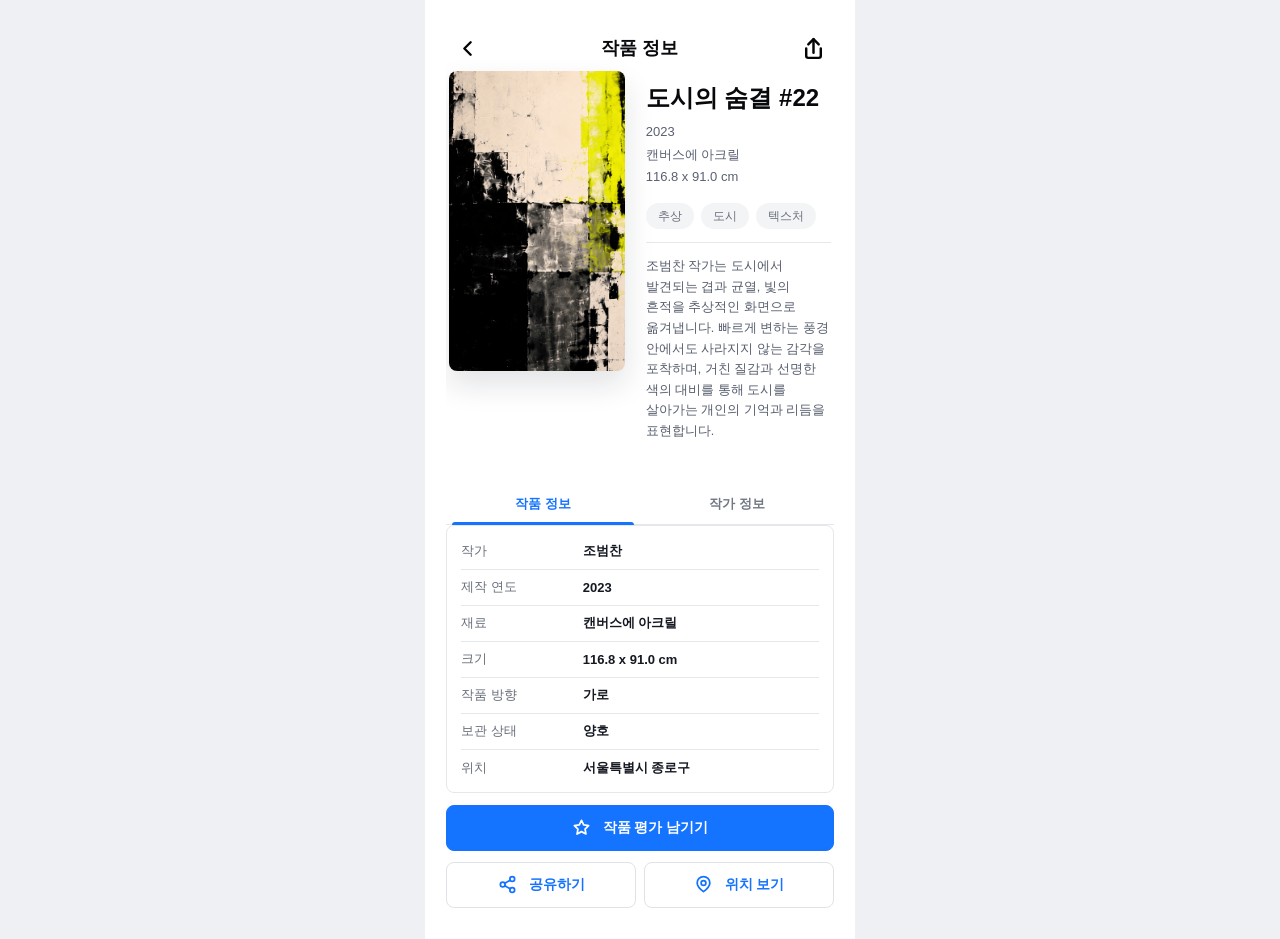
==== index.html @ fe4c4c8b "Add GitHub Pages index" ====
<!DOCTYPE html>
<html lang="ko">
<head>
  <meta charset="UTF-8">
  <meta name="viewport" content="width=device-width, initial-scale=1.0">
  <title>작품 정보</title>
  <style>
    * {
      box-sizing: border-box;
    }

    :root {
      --blue: #1473ff;
      --text: #08090d;
      --muted: #666b78;
      --line: #e5e7eb;
      --soft: #f3f4f6;
      --shadow: 0 14px 30px rgba(15, 23, 42, 0.12);
    }

    body {
      margin: 0;
      min-height: 100vh;
      color: var(--text);
      background: #eef0f4;
      font-family: -apple-system, BlinkMacSystemFont, "Apple SD Gothic Neo", "Noto Sans KR", "Segoe UI", sans-serif;
    }

    .phone {
      width: min(100%, 430px);
      min-height: 100vh;
      margin: 0 auto;
      background: #fff;
      overflow: hidden;
    }

    .screen {
      min-height: 100vh;
      padding: 18px 21px 31px;
    }

    .top-nav {
      display: grid;
      grid-template-columns: 42px 1fr 42px;
      align-items: center;
      height: 42px;
      margin-top: 0;
    }

    .icon-btn {
      display: grid;
      place-items: center;
      width: 42px;
      height: 42px;
      color: #050505;
      background: transparent;
      border: 0;
      padding: 0;
    }

    .icon {
      width: 25px;
      height: 25px;
      stroke: currentColor;
      stroke-width: 2.35;
      fill: none;
      stroke-linecap: round;
      stroke-linejoin: round;
    }

    .top-title {
      font-size: 18px;
      font-weight: 800;
      text-align: center;
    }

    .icon-hidden {
      display: none;
    }

    .view-stage {
      position: relative;
      overflow: hidden;
      background: #fff;
    }

    .view-stage.is-switching {
      min-height: var(--stage-height);
    }

    .view {
      display: block;
      min-height: 100%;
      background: #fff;
    }

    .view.hidden {
      display: none;
    }

    .view-stage.is-switching .view {
      position: absolute;
      inset: 0;
      width: 100%;
    }

    .view.is-entering {
      z-index: 2;
      animation: stackIn 420ms cubic-bezier(0.16, 1, 0.3, 1) both;
      box-shadow: -20px 0 35px rgba(15, 23, 42, 0.12);
    }

    .view.is-exiting {
      z-index: 1;
      animation: stackOut 420ms cubic-bezier(0.16, 1, 0.3, 1) both;
    }

    @keyframes stackIn {
      from {
        opacity: 1;
        transform: translateX(92%);
      }

      to {
        opacity: 1;
        transform: translateX(0);
      }
    }

    @keyframes stackOut {
      from {
        opacity: 1;
        transform: translateX(0);
      }

      to {
        opacity: 1;
        transform: translateX(-18%);
      }
    }

    @media (prefers-reduced-motion: reduce) {
      .view,
      .view.is-entering,
      .view.is-exiting,
      .message-action {
        animation: none;
      }
    }

    .hero {
      display: grid;
      grid-template-columns: 46% 1fr;
      gap: 21px;
      align-items: start;
      margin-top: 11px;
      padding: 0 3px;
    }

    .artwork {
      width: 100%;
      aspect-ratio: 0.585;
      object-fit: cover;
      border-radius: 8px;
      box-shadow: var(--shadow);
    }

    .title {
      margin: 13px 0 12px;
      font-size: 24px;
      line-height: 1.18;
      font-weight: 800;
      letter-spacing: 0;
      white-space: nowrap;
    }

    .meta {
      display: grid;
      gap: 6px;
      color: #596070;
      font-size: 13px;
      line-height: 1.25;
      font-weight: 500;
    }

    .tags {
      display: flex;
      gap: 7px;
      margin: 18px 0 13px;
    }

    .tag {
      min-width: 42px;
      padding: 7px 12px;
      color: #6a707c;
      background: var(--soft);
      border-radius: 999px;
      font-size: 12px;
      line-height: 1;
      text-align: center;
    }

    .description {
      margin: 0;
      padding-top: 13px;
      border-top: 1px solid var(--line);
      color: #565d6c;
      font-size: 12.5px;
      line-height: 1.65;
      font-weight: 500;
      word-break: keep-all;
    }

    .tabs {
      display: grid;
      grid-template-columns: repeat(2, 1fr);
      margin-top: 43px;
      border-bottom: 1px solid var(--line);
    }

    .tab {
      position: relative;
      height: 39px;
      color: #727783;
      background: transparent;
      border: 0;
      font-size: 13px;
      font-weight: 600;
      text-align: center;
      font-family: inherit;
      cursor: pointer;
    }

    .tab.active {
      color: var(--blue);
      font-weight: 800;
    }

    .tab.active::after {
      content: "";
      position: absolute;
      left: 6px;
      right: 6px;
      bottom: -1px;
      height: 3px;
      border-radius: 3px 3px 0 0;
      background: var(--blue);
    }

    .info-card {
      margin-top: 0;
      padding: 8px 14px 6px;
      border: 1px solid var(--line);
      border-radius: 8px;
    }

    .info-row {
      display: grid;
      grid-template-columns: 34% 1fr;
      align-items: center;
      min-height: 36px;
      padding: 8px 0;
      border-bottom: 1px solid var(--line);
      font-size: 13px;
    }

    .info-row:last-child {
      border-bottom: 0;
    }

    .label {
      color: #686e7b;
      font-weight: 500;
    }

    .value {
      color: #141821;
      font-weight: 600;
    }

    .actions {
      display: grid;
      gap: 11px;
      margin-top: 12px;
    }

    .primary-action,
    .secondary-action {
      display: flex;
      align-items: center;
      justify-content: center;
      gap: 12px;
      width: 100%;
      height: 46px;
      border-radius: 8px;
      font-size: 14px;
      font-weight: 800;
      font-family: inherit;
    }

    .primary-action {
      color: #fff;
      background: var(--blue);
      border: 1px solid var(--blue);
      cursor: pointer;
    }

    .secondary-grid {
      display: grid;
      grid-template-columns: 1fr 1fr;
      gap: 8px;
    }

    .secondary-action {
      color: var(--blue);
      background: #fff;
      border: 1px solid #dfe2e7;
      cursor: pointer;
    }

    .action-icon {
      width: 19px;
      height: 19px;
      stroke: currentColor;
      stroke-width: 2.2;
      fill: none;
      stroke-linecap: round;
      stroke-linejoin: round;
    }

    .review-panel {
      display: none;
      padding: 16px;
      border: 1px solid var(--line);
      border-radius: 8px;
      background: #fff;
    }

    .review-panel.open {
      display: grid;
      gap: 13px;
    }

    .rating {
      display: flex;
      justify-content: center;
      gap: 8px;
    }

    .star-btn {
      width: 34px;
      height: 34px;
      padding: 0;
      color: #c7ccd4;
      background: transparent;
      border: 0;
      font-size: 31px;
      line-height: 1;
      font-family: inherit;
      cursor: pointer;
    }

    .star-btn.active {
      color: var(--blue);
    }

    .review-input {
      width: 100%;
      min-height: 104px;
      resize: vertical;
      padding: 13px;
      color: var(--text);
      border: 1px solid #dfe2e7;
      border-radius: 8px;
      font-size: 14px;
      line-height: 1.5;
      font-family: inherit;
      outline: none;
    }

    .review-input:focus {
      border-color: var(--blue);
      box-shadow: 0 0 0 3px rgba(20, 115, 255, 0.12);
    }

    .review-actions {
      display: grid;
      grid-template-columns: 1fr 1fr;
      gap: 8px;
    }

    .review-submit,
    .review-cancel {
      height: 42px;
      border-radius: 8px;
      font-size: 14px;
      font-weight: 800;
      font-family: inherit;
      cursor: pointer;
    }

    .review-submit {
      color: #fff;
      background: var(--blue);
      border: 1px solid var(--blue);
    }

    .review-cancel {
      color: #6b7280;
      background: #fff;
      border: 1px solid #dfe2e7;
    }

    .artist-profile {
      display: grid;
      gap: 13px;
      padding-top: 24px;
      padding-bottom: 74px;
    }

    .artist-head {
      display: grid;
      justify-items: center;
      text-align: center;
    }

    .profile-photo {
      width: 160px;
      aspect-ratio: 1;
      object-fit: cover;
      object-position: center top;
      border: 1px solid var(--line);
      border-radius: 50%;
      box-shadow: 0 16px 30px rgba(15, 23, 42, 0.14);
    }

    .artist-name {
      margin: 14px 0 2px;
      font-size: 34px;
      line-height: 1.05;
      font-weight: 900;
    }

    .artist-en {
      color: #181b22;
      font-size: 17px;
      font-weight: 500;
    }

    .artist-role {
      margin-top: 10px;
      color: #6b7280;
      font-size: 14px;
      font-weight: 600;
    }

    .artist-meta {
      display: flex;
      align-items: center;
      justify-content: center;
      gap: 14px;
      margin-top: 15px;
      color: #646b78;
      font-size: 13px;
      font-weight: 500;
    }

    .artist-link {
      display: inline-flex;
      align-items: center;
      gap: 7px;
      color: var(--blue);
      text-decoration: none;
    }

    .meta-divider {
      width: 1px;
      height: 18px;
      background: #d6d9df;
    }

    .contact-grid {
      display: grid;
      grid-template-columns: repeat(3, 1fr);
      gap: 7px;
      margin-top: 9px;
    }

    .contact-card,
    .artist-card,
    .stats-card {
      border: 1px solid var(--line);
      border-radius: 8px;
      background: #fff;
      box-shadow: 0 10px 24px rgba(15, 23, 42, 0.07);
    }

    .contact-card {
      display: grid;
      justify-items: center;
      gap: 9px;
      min-height: 69px;
      padding: 13px 5px 11px;
      color: #181b22;
      font-size: 13px;
      font-weight: 600;
      font-family: inherit;
      cursor: pointer;
    }

    .brand-instagram {
      stroke: url(#instagramGradient);
    }

    .artist-card {
      padding: 19px 19px;
    }

    .artist-info {
      display: grid;
      gap: 19px;
      font-size: 14px;
    }

    .artist-info-row {
      display: grid;
      grid-template-columns: 33% 1fr;
      gap: 10px;
      align-items: start;
    }

    .artist-info-label {
      color: #646b78;
      font-weight: 600;
    }

    .artist-info-value {
      color: #101319;
      font-weight: 700;
    }

    .artist-card-title {
      margin: 0 0 15px;
      font-size: 18px;
      font-weight: 900;
    }

    .artist-intro {
      margin: 0;
      color: #596070;
      font-size: 14px;
      line-height: 1.7;
      font-weight: 500;
      word-break: keep-all;
    }

    .more-link {
      display: flex;
      align-items: center;
      justify-content: flex-end;
      gap: 5px;
      margin-top: 13px;
      color: var(--blue);
      font-size: 14px;
      font-weight: 800;
    }

    .stats-card {
      display: grid;
      grid-template-columns: repeat(3, 1fr);
      padding: 13px 0;
      text-align: center;
    }

    .stat {
      border-right: 1px solid var(--line);
    }

    .stat:last-child {
      border-right: 0;
    }

    .stat strong {
      display: block;
      color: var(--blue);
      font-size: 24px;
      line-height: 1;
      font-weight: 900;
    }

    .stat span {
      display: block;
      margin-top: 7px;
      color: #596070;
      font-size: 12px;
      font-weight: 600;
    }

    .message-action {
      display: none;
      position: fixed;
      left: 50%;
      bottom: 16px;
      z-index: 20;
      align-items: center;
      justify-content: center;
      gap: 10px;
      width: min(calc(100% - 42px), 388px);
      height: 45px;
      color: #fff;
      background: var(--blue);
      border: 1px solid var(--blue);
      border-radius: 8px;
      font-size: 14px;
      font-weight: 800;
      font-family: inherit;
      cursor: pointer;
      transform: translateX(-50%);
      box-shadow: 0 12px 28px rgba(20, 115, 255, 0.25);
    }

    .message-action.visible {
      display: flex;
    }

    @media (max-width: 390px) {
      .screen {
        padding-inline: 17px;
      }

      .hero {
        gap: 17px;
      }

      .title {
        font-size: 22px;
      }

      .description {
        font-size: 12px;
      }

      .artist-name {
        font-size: 31px;
      }

      .profile-photo {
        width: 148px;
      }
    }
  </style>
</head>
<body>
  <main class="phone">
    <section class="screen" aria-label="작품 정보 화면">
      <nav class="top-nav" aria-label="상단 메뉴">
        <button class="icon-btn" type="button" aria-label="뒤로 가기" id="backButton">
          <svg class="icon" viewBox="0 0 24 24"><path d="m15 18-6-6 6-6"></path></svg>
        </button>
        <h1 class="top-title" id="pageTitle">작품 정보</h1>
        <button class="icon-btn" type="button" aria-label="공유" id="topAction">
          <svg class="icon share-icon" viewBox="0 0 24 24">
            <path d="M12 16V3"></path>
            <path d="m7 8 5-5 5 5"></path>
            <path d="M5 12v7a2 2 0 0 0 2 2h10a2 2 0 0 0 2-2v-7"></path>
          </svg>
          <svg class="icon more-icon icon-hidden" viewBox="0 0 24 24">
            <circle cx="5" cy="12" r="1.5" fill="currentColor"></circle>
            <circle cx="12" cy="12" r="1.5" fill="currentColor"></circle>
            <circle cx="19" cy="12" r="1.5" fill="currentColor"></circle>
          </svg>
        </button>
      </nav>

      <div class="view-stage" id="viewStage">
      <div class="view" id="artworkView">
        <section class="hero">
          <img class="artwork" src="그림.PNG" alt="도시의 숨결 #22 작품 이미지">

          <div class="summary">
            <h2 class="title">도시의 숨결 #22</h2>
            <div class="meta">
              <span>2023</span>
              <span>캔버스에 아크릴</span>
              <span>116.8 x 91.0 cm</span>
            </div>
            <div class="tags" aria-label="작품 태그">
              <span class="tag">추상</span>
              <span class="tag">도시</span>
              <span class="tag">텍스처</span>
            </div>
            <p class="description">
              조범찬 작가는 도시에서 발견되는 겹과 균열, 빛의 흔적을 추상적인 화면으로 옮겨냅니다.
              빠르게 변하는 풍경 안에서도 사라지지 않는 감각을 포착하며, 거친 질감과 선명한 색의 대비를
              통해 도시를 살아가는 개인의 기억과 리듬을 표현합니다.
            </p>
          </div>
        </section>

        <div class="tabs" role="tablist" aria-label="작품 상세 메뉴">
          <button class="tab active" type="button" role="tab" aria-selected="true" data-view="artwork">작품 정보</button>
          <button class="tab" type="button" role="tab" aria-selected="false" data-view="artist">작가 정보</button>
        </div>

        <section class="info-card" aria-label="작품 세부 정보">
          <div class="info-row">
            <div class="label">작가</div>
            <div class="value">조범찬</div>
          </div>
          <div class="info-row">
            <div class="label">제작 연도</div>
            <div class="value">2023</div>
          </div>
          <div class="info-row">
            <div class="label">재료</div>
            <div class="value">캔버스에 아크릴</div>
          </div>
          <div class="info-row">
            <div class="label">크기</div>
            <div class="value">116.8 x 91.0 cm</div>
          </div>
          <div class="info-row">
            <div class="label">작품 방향</div>
            <div class="value">가로</div>
          </div>
          <div class="info-row">
            <div class="label">보관 상태</div>
            <div class="value">양호</div>
          </div>
          <div class="info-row">
            <div class="label">위치</div>
            <div class="value">서울특별시 종로구</div>
          </div>
        </section>

        <section class="actions" aria-label="작품 작업">
          <button class="primary-action" type="button" id="reviewToggle" aria-expanded="false" aria-controls="reviewPanel">
            <svg class="action-icon" viewBox="0 0 24 24">
              <path d="m12 3 2.8 5.7 6.2.9-4.5 4.4 1.1 6.2L12 17.2l-5.6 3 1.1-6.2L3 9.6l6.2-.9L12 3Z"></path>
            </svg>
            작품 평가 남기기
          </button>

          <div class="review-panel" id="reviewPanel">
            <div class="rating" role="radiogroup" aria-label="별점 선택">
              <button class="star-btn" type="button" role="radio" aria-checked="false" aria-label="1점" data-rating="1">★</button>
              <button class="star-btn" type="button" role="radio" aria-checked="false" aria-label="2점" data-rating="2">★</button>
              <button class="star-btn" type="button" role="radio" aria-checked="false" aria-label="3점" data-rating="3">★</button>
              <button class="star-btn" type="button" role="radio" aria-checked="false" aria-label="4점" data-rating="4">★</button>
              <button class="star-btn" type="button" role="radio" aria-checked="false" aria-label="5점" data-rating="5">★</button>
            </div>
            <textarea class="review-input" placeholder="작품을 보며 느낀 점을 남겨보세요." aria-label="작품 평가 입력"></textarea>
            <div class="review-actions">
              <button class="review-cancel" type="button" id="reviewCancel">취소</button>
              <button class="review-submit" type="button" id="reviewSubmit">평가 제출</button>
            </div>
          </div>

          <div class="secondary-grid">
            <button class="secondary-action" type="button">
              <svg class="action-icon" viewBox="0 0 24 24">
                <circle cx="18" cy="5" r="3"></circle>
                <circle cx="6" cy="12" r="3"></circle>
                <circle cx="18" cy="19" r="3"></circle>
                <path d="m8.6 10.5 6.8-4"></path>
                <path d="m8.6 13.5 6.8 4"></path>
              </svg>
              공유하기
            </button>
            <button class="secondary-action" type="button">
              <svg class="action-icon" viewBox="0 0 24 24">
                <path d="M20 10c0 5-8 11-8 11S4 15 4 10a8 8 0 1 1 16 0Z"></path>
                <circle cx="12" cy="10" r="3"></circle>
              </svg>
              위치 보기
            </button>
          </div>
        </section>
      </div>

      <div class="view hidden" id="artistView">
        <section class="artist-profile" aria-label="작가 정보">
          <div class="artist-head">
            <img class="profile-photo" src="조범찬프로필.JPG" alt="조범찬 작가 프로필 사진">
            <h2 class="artist-name">조범찬</h2>
            <div class="artist-en">Jo Bum-chan</div>
            <div class="artist-role">시각 예술가</div>
            <div class="artist-meta">
              <span>
                <svg class="action-icon" viewBox="0 0 24 24" style="width: 15px; height: 15px; vertical-align: -3px;">
                  <path d="M20 10c0 5-8 11-8 11S4 15 4 10a8 8 0 1 1 16 0Z"></path>
                  <circle cx="12" cy="10" r="3"></circle>
                </svg>
                Seoul, Korea
              </span>
              <span class="meta-divider" aria-hidden="true"></span>
              <a class="artist-link" href="#" aria-label="작가 웹사이트">
                <svg class="action-icon" viewBox="0 0 24 24" style="width: 16px; height: 16px;">
                  <path d="M10 13a5 5 0 0 0 7.1 0l2-2a5 5 0 0 0-7.1-7.1l-1.1 1.1"></path>
                  <path d="M14 11a5 5 0 0 0-7.1 0l-2 2A5 5 0 0 0 12 20.1l1.1-1.1"></path>
                </svg>
                jobumchan.art
              </a>
            </div>
          </div>

          <div class="contact-grid" aria-label="작가 연락 링크">
            <button class="contact-card" type="button">
              <svg class="action-icon" viewBox="0 0 24 24">
                <rect x="3" y="5" width="18" height="14" rx="2"></rect>
                <path d="m3 7 9 6 9-6"></path>
              </svg>
              이메일
            </button>
            <button class="contact-card" type="button">
              <svg width="0" height="0" aria-hidden="true">
                <defs>
                  <linearGradient id="instagramGradient" x1="0" x2="1" y1="1" y2="0">
                    <stop offset="0" stop-color="#feda75"></stop>
                    <stop offset="0.35" stop-color="#fa7e1e"></stop>
                    <stop offset="0.65" stop-color="#d62976"></stop>
                    <stop offset="1" stop-color="#4f5bd5"></stop>
                  </linearGradient>
                </defs>
              </svg>
              <svg class="action-icon brand-instagram" viewBox="0 0 24 24">
                <rect x="3" y="3" width="18" height="18" rx="5"></rect>
                <circle cx="12" cy="12" r="4"></circle>
                <circle cx="17.5" cy="6.5" r="1"></circle>
              </svg>
              인스타그램
            </button>
            <button class="contact-card" type="button">
              <svg class="action-icon" viewBox="0 0 24 24">
                <path d="M10 13a5 5 0 0 0 7.1 0l2-2a5 5 0 0 0-7.1-7.1l-1.1 1.1"></path>
                <path d="M14 11a5 5 0 0 0-7.1 0l-2 2A5 5 0 0 0 12 20.1l1.1-1.1"></path>
              </svg>
              웹사이트
            </button>
          </div>

          <section class="artist-card" aria-label="작가 상세 정보">
            <div class="artist-info">
              <div class="artist-info-row">
                <div class="artist-info-label">활동 분야</div>
                <div class="artist-info-value">미디어, 예술</div>
              </div>
              <div class="artist-info-row">
                <div class="artist-info-label">출생</div>
                <div class="artist-info-value">2010년</div>
              </div>
              <div class="artist-info-row">
                <div class="artist-info-label">학교</div>
                <div class="artist-info-value">시흥능곡고등학교 재학중</div>
              </div>
              <div class="artist-info-row">
                <div class="artist-info-label">활동 기간</div>
                <div class="artist-info-value">2023 - 현재</div>
              </div>
            </div>
          </section>

          <section class="artist-card" aria-label="작가 소개">
            <h3 class="artist-card-title">작가 소개</h3>
            <p class="artist-intro">
              조범찬 작가는 디지털 매체와 시각 예술을 결합하여 새로운 방식의 시도를 이어가고 있습니다.
              기술과 감정의 연결을 탐구하며, 일상의 순간을 시각적으로 재해석하는 작업을 주로 합니다.
            </p>
            <div class="more-link">
              더보기
              <svg class="action-icon" viewBox="0 0 24 24" style="width: 15px; height: 15px;">
                <path d="m6 9 6 6 6-6"></path>
              </svg>
            </div>
          </section>

          <section class="stats-card" aria-label="작가 통계">
            <div class="stat"><strong>32</strong><span>작품</span></div>
            <div class="stat"><strong>5</strong><span>전시</span></div>
            <div class="stat"><strong>892</strong><span>팔로워</span></div>
          </section>

        </section>
      </div>
      </div>
    </section>
    <button class="message-action" type="button" id="artistMessageButton">
      <svg class="action-icon" viewBox="0 0 24 24">
        <path d="M21 11.5a8.4 8.4 0 0 1-9 8.4 8.8 8.8 0 0 1-3.5-.7L3 21l1.8-5.2A8.3 8.3 0 0 1 3 10.5 8.4 8.4 0 0 1 12 2a8.4 8.4 0 0 1 9 9.5Z"></path>
        <path d="M8 11h.01"></path>
        <path d="M12 11h.01"></path>
        <path d="M16 11h.01"></path>
      </svg>
      작가에게 메시지 보내기
    </button>
  </main>

  <script>
    const reviewToggle = document.querySelector("#reviewToggle");
    const reviewPanel = document.querySelector("#reviewPanel");
    const reviewInput = document.querySelector(".review-input");
    const reviewCancel = document.querySelector("#reviewCancel");
    const reviewSubmit = document.querySelector("#reviewSubmit");
    const stars = [...document.querySelectorAll(".star-btn")];
    const viewStage = document.querySelector("#viewStage");
    const artworkView = document.querySelector("#artworkView");
    const artistView = document.querySelector("#artistView");
    const pageTitle = document.querySelector("#pageTitle");
    const shareIcon = document.querySelector(".share-icon");
    const moreIcon = document.querySelector(".more-icon");
    const topAction = document.querySelector("#topAction");
    const backButton = document.querySelector("#backButton");
    const artistMessageButton = document.querySelector("#artistMessageButton");
    const tabs = [...document.querySelectorAll(".tab")];
    let activeView = "artwork";
    let isSwitchingView = false;

    function updateTabs(viewName) {
      tabs.forEach((tab) => {
        const isActive = tab.dataset.view === viewName;
        tab.classList.toggle("active", isActive);
        tab.setAttribute("aria-selected", String(isActive));
      });
    }

    function updateHeader(viewName) {
      const isArtist = viewName === "artist";
      pageTitle.textContent = isArtist ? "작가 정보" : "작품 정보";
      topAction.setAttribute("aria-label", isArtist ? "더보기" : "공유");
      shareIcon.classList.toggle("icon-hidden", isArtist);
      moreIcon.classList.toggle("icon-hidden", !isArtist);
      artistMessageButton.classList.toggle("visible", isArtist);
    }

    function getViewElement(viewName) {
      return viewName === "artist" ? artistView : artworkView;
    }

    function switchView(viewName) {
      if (activeView === viewName || isSwitchingView) {
        return;
      }

      isSwitchingView = true;
      closeReviewPanel();
      updateTabs(viewName);
      updateHeader(viewName);

      const currentView = getViewElement(activeView);
      const nextView = getViewElement(viewName);
      viewStage.style.setProperty("--stage-height", `${currentView.offsetHeight}px`);
      viewStage.classList.add("is-switching");
      nextView.classList.remove("hidden");
      nextView.classList.add("is-entering");
      currentView.classList.add("is-exiting");

      window.setTimeout(() => {
        currentView.classList.add("hidden");
        currentView.classList.remove("is-exiting");
        nextView.classList.remove("is-entering");
        viewStage.classList.remove("is-switching");
        viewStage.style.removeProperty("--stage-height");
        activeView = viewName;
        isSwitchingView = false;

        if (viewName === "artist") {
          window.scrollTo({ top: 0, behavior: "smooth" });
        }
      }, 420);
    }

    function closeReviewPanel() {
      reviewPanel.classList.remove("open");
      reviewToggle.setAttribute("aria-expanded", "false");
    }

    function resetReview() {
      reviewInput.value = "";
      stars.forEach((item) => {
        item.classList.remove("active");
        item.setAttribute("aria-checked", "false");
      });
    }

    reviewToggle.addEventListener("click", () => {
      const isOpen = reviewPanel.classList.toggle("open");
      reviewToggle.setAttribute("aria-expanded", String(isOpen));
    });

    stars.forEach((star) => {
      star.addEventListener("click", () => {
        const rating = Number(star.dataset.rating);

        stars.forEach((item) => {
          const isActive = Number(item.dataset.rating) <= rating;
          item.classList.toggle("active", isActive);
          item.setAttribute("aria-checked", String(isActive && item === star));
        });
      });
    });

    reviewCancel.addEventListener("click", () => {
      resetReview();
      closeReviewPanel();
    });

    reviewSubmit.addEventListener("click", () => {
      alert("평가 제출 완료");
      resetReview();
      closeReviewPanel();
    });

    tabs.forEach((tab) => {
      tab.addEventListener("click", () => {
        switchView(tab.dataset.view);
      });
    });

    backButton.addEventListener("click", () => {
      if (activeView === "artist") {
        switchView("artwork");
      }
    });
  </script>
</body>
</html>
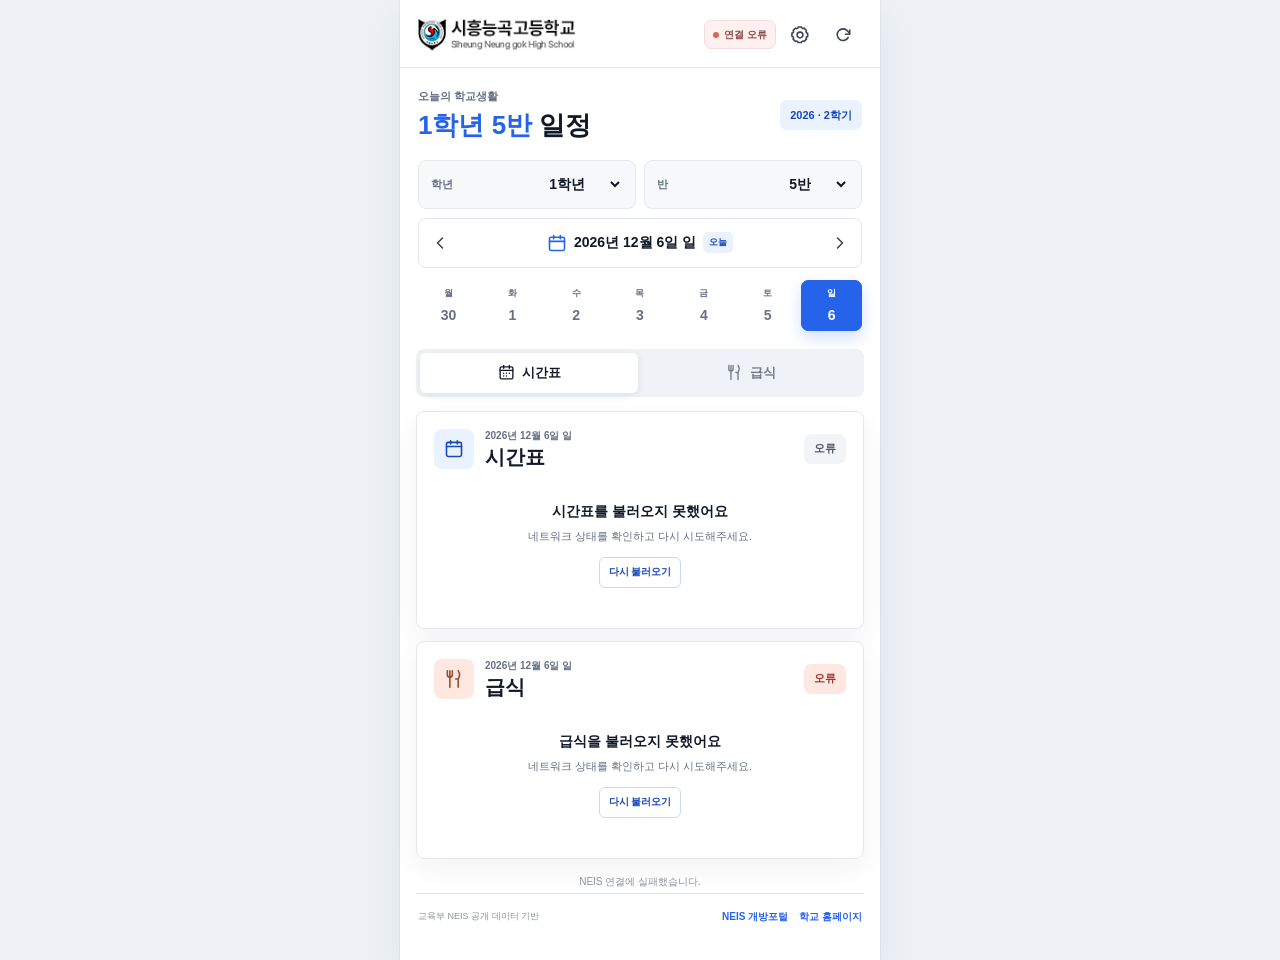
==== commit 41bd5ccc: "Replace artwork page with school schedule app" ====
--- a/index.html
+++ b/index.html
@@ -1,1026 +1,212 @@
-<!DOCTYPE html>
+<!doctype html>
 <html lang="ko">
 <head>
-  <meta charset="UTF-8">
-  <meta name="viewport" content="width=device-width, initial-scale=1.0">
-  <title>작품 정보</title>
-  <style>
-    * {
-      box-sizing: border-box;
-    }
-
-    :root {
-      --blue: #1473ff;
-      --text: #08090d;
-      --muted: #666b78;
-      --line: #e5e7eb;
-      --soft: #f3f4f6;
-      --shadow: 0 14px 30px rgba(15, 23, 42, 0.12);
-    }
-
-    body {
-      margin: 0;
-      min-height: 100vh;
-      color: var(--text);
-      background: #eef0f4;
-      font-family: -apple-system, BlinkMacSystemFont, "Apple SD Gothic Neo", "Noto Sans KR", "Segoe UI", sans-serif;
-    }
-
-    .phone {
-      width: min(100%, 430px);
-      min-height: 100vh;
-      margin: 0 auto;
-      background: #fff;
-      overflow: hidden;
-    }
-
-    .screen {
-      min-height: 100vh;
-      padding: 18px 21px 31px;
-    }
-
-    .top-nav {
-      display: grid;
-      grid-template-columns: 42px 1fr 42px;
-      align-items: center;
-      height: 42px;
-      margin-top: 0;
-    }
-
-    .icon-btn {
-      display: grid;
-      place-items: center;
-      width: 42px;
-      height: 42px;
-      color: #050505;
-      background: transparent;
-      border: 0;
-      padding: 0;
-    }
-
-    .icon {
-      width: 25px;
-      height: 25px;
-      stroke: currentColor;
-      stroke-width: 2.35;
-      fill: none;
-      stroke-linecap: round;
-      stroke-linejoin: round;
-    }
-
-    .top-title {
-      font-size: 18px;
-      font-weight: 800;
-      text-align: center;
-    }
-
-    .icon-hidden {
-      display: none;
-    }
-
-    .view-stage {
-      position: relative;
-      overflow: hidden;
-      background: #fff;
-    }
-
-    .view-stage.is-switching {
-      min-height: var(--stage-height);
-    }
-
-    .view {
-      display: block;
-      min-height: 100%;
-      background: #fff;
-    }
-
-    .view.hidden {
-      display: none;
-    }
-
-    .view-stage.is-switching .view {
-      position: absolute;
-      inset: 0;
-      width: 100%;
-    }
-
-    .view.is-entering {
-      z-index: 2;
-      animation: stackIn 420ms cubic-bezier(0.16, 1, 0.3, 1) both;
-      box-shadow: -20px 0 35px rgba(15, 23, 42, 0.12);
-    }
-
-    .view.is-exiting {
-      z-index: 1;
-      animation: stackOut 420ms cubic-bezier(0.16, 1, 0.3, 1) both;
-    }
-
-    @keyframes stackIn {
-      from {
-        opacity: 1;
-        transform: translateX(92%);
-      }
-
-      to {
-        opacity: 1;
-        transform: translateX(0);
-      }
-    }
-
-    @keyframes stackOut {
-      from {
-        opacity: 1;
-        transform: translateX(0);
-      }
-
-      to {
-        opacity: 1;
-        transform: translateX(-18%);
-      }
-    }
-
-    @media (prefers-reduced-motion: reduce) {
-      .view,
-      .view.is-entering,
-      .view.is-exiting,
-      .message-action {
-        animation: none;
-      }
-    }
-
-    .hero {
-      display: grid;
-      grid-template-columns: 46% 1fr;
-      gap: 21px;
-      align-items: start;
-      margin-top: 11px;
-      padding: 0 3px;
-    }
-
-    .artwork {
-      width: 100%;
-      aspect-ratio: 0.585;
-      object-fit: cover;
-      border-radius: 8px;
-      box-shadow: var(--shadow);
-    }
-
-    .title {
-      margin: 13px 0 12px;
-      font-size: 24px;
-      line-height: 1.18;
-      font-weight: 800;
-      letter-spacing: 0;
-      white-space: nowrap;
-    }
-
-    .meta {
-      display: grid;
-      gap: 6px;
-      color: #596070;
-      font-size: 13px;
-      line-height: 1.25;
-      font-weight: 500;
-    }
-
-    .tags {
-      display: flex;
-      gap: 7px;
-      margin: 18px 0 13px;
-    }
-
-    .tag {
-      min-width: 42px;
-      padding: 7px 12px;
-      color: #6a707c;
-      background: var(--soft);
-      border-radius: 999px;
-      font-size: 12px;
-      line-height: 1;
-      text-align: center;
-    }
-
-    .description {
-      margin: 0;
-      padding-top: 13px;
-      border-top: 1px solid var(--line);
-      color: #565d6c;
-      font-size: 12.5px;
-      line-height: 1.65;
-      font-weight: 500;
-      word-break: keep-all;
-    }
-
-    .tabs {
-      display: grid;
-      grid-template-columns: repeat(2, 1fr);
-      margin-top: 43px;
-      border-bottom: 1px solid var(--line);
-    }
-
-    .tab {
-      position: relative;
-      height: 39px;
-      color: #727783;
-      background: transparent;
-      border: 0;
-      font-size: 13px;
-      font-weight: 600;
-      text-align: center;
-      font-family: inherit;
-      cursor: pointer;
-    }
-
-    .tab.active {
-      color: var(--blue);
-      font-weight: 800;
-    }
-
-    .tab.active::after {
-      content: "";
-      position: absolute;
-      left: 6px;
-      right: 6px;
-      bottom: -1px;
-      height: 3px;
-      border-radius: 3px 3px 0 0;
-      background: var(--blue);
-    }
-
-    .info-card {
-      margin-top: 0;
-      padding: 8px 14px 6px;
-      border: 1px solid var(--line);
-      border-radius: 8px;
-    }
-
-    .info-row {
-      display: grid;
-      grid-template-columns: 34% 1fr;
-      align-items: center;
-      min-height: 36px;
-      padding: 8px 0;
-      border-bottom: 1px solid var(--line);
-      font-size: 13px;
-    }
-
-    .info-row:last-child {
-      border-bottom: 0;
-    }
-
-    .label {
-      color: #686e7b;
-      font-weight: 500;
-    }
-
-    .value {
-      color: #141821;
-      font-weight: 600;
-    }
-
-    .actions {
-      display: grid;
-      gap: 11px;
-      margin-top: 12px;
-    }
-
-    .primary-action,
-    .secondary-action {
-      display: flex;
-      align-items: center;
-      justify-content: center;
-      gap: 12px;
-      width: 100%;
-      height: 46px;
-      border-radius: 8px;
-      font-size: 14px;
-      font-weight: 800;
-      font-family: inherit;
-    }
-
-    .primary-action {
-      color: #fff;
-      background: var(--blue);
-      border: 1px solid var(--blue);
-      cursor: pointer;
-    }
-
-    .secondary-grid {
-      display: grid;
-      grid-template-columns: 1fr 1fr;
-      gap: 8px;
-    }
-
-    .secondary-action {
-      color: var(--blue);
-      background: #fff;
-      border: 1px solid #dfe2e7;
-      cursor: pointer;
-    }
-
-    .action-icon {
-      width: 19px;
-      height: 19px;
-      stroke: currentColor;
-      stroke-width: 2.2;
-      fill: none;
-      stroke-linecap: round;
-      stroke-linejoin: round;
-    }
-
-    .review-panel {
-      display: none;
-      padding: 16px;
-      border: 1px solid var(--line);
-      border-radius: 8px;
-      background: #fff;
-    }
-
-    .review-panel.open {
-      display: grid;
-      gap: 13px;
-    }
-
-    .rating {
-      display: flex;
-      justify-content: center;
-      gap: 8px;
-    }
-
-    .star-btn {
-      width: 34px;
-      height: 34px;
-      padding: 0;
-      color: #c7ccd4;
-      background: transparent;
-      border: 0;
-      font-size: 31px;
-      line-height: 1;
-      font-family: inherit;
-      cursor: pointer;
-    }
-
-    .star-btn.active {
-      color: var(--blue);
-    }
-
-    .review-input {
-      width: 100%;
-      min-height: 104px;
-      resize: vertical;
-      padding: 13px;
-      color: var(--text);
-      border: 1px solid #dfe2e7;
-      border-radius: 8px;
-      font-size: 14px;
-      line-height: 1.5;
-      font-family: inherit;
-      outline: none;
-    }
-
-    .review-input:focus {
-      border-color: var(--blue);
-      box-shadow: 0 0 0 3px rgba(20, 115, 255, 0.12);
-    }
-
-    .review-actions {
-      display: grid;
-      grid-template-columns: 1fr 1fr;
-      gap: 8px;
-    }
-
-    .review-submit,
-    .review-cancel {
-      height: 42px;
-      border-radius: 8px;
-      font-size: 14px;
-      font-weight: 800;
-      font-family: inherit;
-      cursor: pointer;
-    }
-
-    .review-submit {
-      color: #fff;
-      background: var(--blue);
-      border: 1px solid var(--blue);
-    }
-
-    .review-cancel {
-      color: #6b7280;
-      background: #fff;
-      border: 1px solid #dfe2e7;
-    }
-
-    .artist-profile {
-      display: grid;
-      gap: 13px;
-      padding-top: 24px;
-      padding-bottom: 74px;
-    }
-
-    .artist-head {
-      display: grid;
-      justify-items: center;
-      text-align: center;
-    }
-
-    .profile-photo {
-      width: 160px;
-      aspect-ratio: 1;
-      object-fit: cover;
-      object-position: center top;
-      border: 1px solid var(--line);
-      border-radius: 50%;
-      box-shadow: 0 16px 30px rgba(15, 23, 42, 0.14);
-    }
-
-    .artist-name {
-      margin: 14px 0 2px;
-      font-size: 34px;
-      line-height: 1.05;
-      font-weight: 900;
-    }
-
-    .artist-en {
-      color: #181b22;
-      font-size: 17px;
-      font-weight: 500;
-    }
-
-    .artist-role {
-      margin-top: 10px;
-      color: #6b7280;
-      font-size: 14px;
-      font-weight: 600;
-    }
-
-    .artist-meta {
-      display: flex;
-      align-items: center;
-      justify-content: center;
-      gap: 14px;
-      margin-top: 15px;
-      color: #646b78;
-      font-size: 13px;
-      font-weight: 500;
-    }
-
-    .artist-link {
-      display: inline-flex;
-      align-items: center;
-      gap: 7px;
-      color: var(--blue);
-      text-decoration: none;
-    }
-
-    .meta-divider {
-      width: 1px;
-      height: 18px;
-      background: #d6d9df;
-    }
-
-    .contact-grid {
-      display: grid;
-      grid-template-columns: repeat(3, 1fr);
-      gap: 7px;
-      margin-top: 9px;
-    }
-
-    .contact-card,
-    .artist-card,
-    .stats-card {
-      border: 1px solid var(--line);
-      border-radius: 8px;
-      background: #fff;
-      box-shadow: 0 10px 24px rgba(15, 23, 42, 0.07);
-    }
-
-    .contact-card {
-      display: grid;
-      justify-items: center;
-      gap: 9px;
-      min-height: 69px;
-      padding: 13px 5px 11px;
-      color: #181b22;
-      font-size: 13px;
-      font-weight: 600;
-      font-family: inherit;
-      cursor: pointer;
-    }
-
-    .brand-instagram {
-      stroke: url(#instagramGradient);
-    }
-
-    .artist-card {
-      padding: 19px 19px;
-    }
-
-    .artist-info {
-      display: grid;
-      gap: 19px;
-      font-size: 14px;
-    }
-
-    .artist-info-row {
-      display: grid;
-      grid-template-columns: 33% 1fr;
-      gap: 10px;
-      align-items: start;
-    }
-
-    .artist-info-label {
-      color: #646b78;
-      font-weight: 600;
-    }
-
-    .artist-info-value {
-      color: #101319;
-      font-weight: 700;
-    }
-
-    .artist-card-title {
-      margin: 0 0 15px;
-      font-size: 18px;
-      font-weight: 900;
-    }
-
-    .artist-intro {
-      margin: 0;
-      color: #596070;
-      font-size: 14px;
-      line-height: 1.7;
-      font-weight: 500;
-      word-break: keep-all;
-    }
-
-    .more-link {
-      display: flex;
-      align-items: center;
-      justify-content: flex-end;
-      gap: 5px;
-      margin-top: 13px;
-      color: var(--blue);
-      font-size: 14px;
-      font-weight: 800;
-    }
-
-    .stats-card {
-      display: grid;
-      grid-template-columns: repeat(3, 1fr);
-      padding: 13px 0;
-      text-align: center;
-    }
-
-    .stat {
-      border-right: 1px solid var(--line);
-    }
-
-    .stat:last-child {
-      border-right: 0;
-    }
-
-    .stat strong {
-      display: block;
-      color: var(--blue);
-      font-size: 24px;
-      line-height: 1;
-      font-weight: 900;
-    }
-
-    .stat span {
-      display: block;
-      margin-top: 7px;
-      color: #596070;
-      font-size: 12px;
-      font-weight: 600;
-    }
-
-    .message-action {
-      display: none;
-      position: fixed;
-      left: 50%;
-      bottom: 16px;
-      z-index: 20;
-      align-items: center;
-      justify-content: center;
-      gap: 10px;
-      width: min(calc(100% - 42px), 388px);
-      height: 45px;
-      color: #fff;
-      background: var(--blue);
-      border: 1px solid var(--blue);
-      border-radius: 8px;
-      font-size: 14px;
-      font-weight: 800;
-      font-family: inherit;
-      cursor: pointer;
-      transform: translateX(-50%);
-      box-shadow: 0 12px 28px rgba(20, 115, 255, 0.25);
-    }
-
-    .message-action.visible {
-      display: flex;
-    }
-
-    @media (max-width: 390px) {
-      .screen {
-        padding-inline: 17px;
-      }
-
-      .hero {
-        gap: 17px;
-      }
-
-      .title {
-        font-size: 22px;
-      }
-
-      .description {
-        font-size: 12px;
-      }
-
-      .artist-name {
-        font-size: 31px;
-      }
-
-      .profile-photo {
-        width: 148px;
-      }
-    }
-  </style>
+  <meta charset="utf-8">
+  <meta name="viewport" content="width=device-width, initial-scale=1, viewport-fit=cover">
+  <meta name="theme-color" content="#ffffff">
+  <meta name="description" content="시흥능곡고등학교 시간표와 급식을 확인하는 모바일 웹앱">
+  <title>능곡생활 | 시흥능곡고등학교</title>
+  <link rel="icon" href="school-logo.png">
+  <link rel="stylesheet" href="styles.css">
 </head>
 <body>
-  <main class="phone">
-    <section class="screen" aria-label="작품 정보 화면">
-      <nav class="top-nav" aria-label="상단 메뉴">
-        <button class="icon-btn" type="button" aria-label="뒤로 가기" id="backButton">
-          <svg class="icon" viewBox="0 0 24 24"><path d="m15 18-6-6 6-6"></path></svg>
-        </button>
-        <h1 class="top-title" id="pageTitle">작품 정보</h1>
-        <button class="icon-btn" type="button" aria-label="공유" id="topAction">
-          <svg class="icon share-icon" viewBox="0 0 24 24">
-            <path d="M12 16V3"></path>
-            <path d="m7 8 5-5 5 5"></path>
-            <path d="M5 12v7a2 2 0 0 0 2 2h10a2 2 0 0 0 2-2v-7"></path>
-          </svg>
-          <svg class="icon more-icon icon-hidden" viewBox="0 0 24 24">
-            <circle cx="5" cy="12" r="1.5" fill="currentColor"></circle>
-            <circle cx="12" cy="12" r="1.5" fill="currentColor"></circle>
-            <circle cx="19" cy="12" r="1.5" fill="currentColor"></circle>
-          </svg>
+  <div class="app-shell">
+    <header class="app-header">
+      <a class="school-brand" href="https://shng-h.goesh.kr/" target="_blank" rel="noreferrer" aria-label="시흥능곡고등학교 공식 홈페이지">
+        <img src="school-logo.png" alt="시흥능곡고등학교">
+      </a>
+      <div class="header-actions">
+        <span class="live-badge" id="liveBadge"><span></span><b>NEIS</b></span>
+        <button class="icon-button" id="settingsButton" type="button" aria-label="API 설정">
+          <svg viewBox="0 0 24 24" aria-hidden="true">
+            <path d="M12 15.5a3.5 3.5 0 1 0 0-7 3.5 3.5 0 0 0 0 7Z"></path>
+            <path d="M19.4 15a1.7 1.7 0 0 0 .34 1.88l.06.06-2.86 2.86-.06-.06A1.7 1.7 0 0 0 15 19.4a1.7 1.7 0 0 0-1 .6 1.7 1.7 0 0 0-.4 1.1V21H9.55v-.1A1.7 1.7 0 0 0 8.5 19.4a1.7 1.7 0 0 0-1.88.34l-.06.06-2.86-2.86.06-.06A1.7 1.7 0 0 0 4.1 15a1.7 1.7 0 0 0-.6-1 1.7 1.7 0 0 0-1.1-.4H2.3V9.55h.1A1.7 1.7 0 0 0 4.1 8.5a1.7 1.7 0 0 0-.34-1.88l-.06-.06L6.56 3.7l.06.06A1.7 1.7 0 0 0 8.5 4.1a1.7 1.7 0 0 0 1-.6 1.7 1.7 0 0 0 .4-1.1V2.3h4.05v.1A1.7 1.7 0 0 0 15 4.1a1.7 1.7 0 0 0 1.88-.34l.06-.06 2.86 2.86-.06.06A1.7 1.7 0 0 0 19.4 8.5a1.7 1.7 0 0 0 .6 1 1.7 1.7 0 0 0 1.1.4h.1v4.05h-.1A1.7 1.7 0 0 0 19.4 15Z"></path>
+          </svg>
+        </button>
+        <button class="icon-button" id="refreshButton" type="button" aria-label="새로고침">
+          <svg viewBox="0 0 24 24" aria-hidden="true">
+            <path d="M20 6v5h-5"></path>
+            <path d="M18.2 15a7 7 0 1 1-.8-7.9L20 10"></path>
+          </svg>
+        </button>
+      </div>
+    </header>
+
+    <main class="app-main">
+      <section class="control-panel" aria-labelledby="pageHeading">
+        <div class="heading-row">
+          <div>
+            <p class="eyebrow">오늘의 학교생활</p>
+            <h1 id="pageHeading"><span id="classHeading">1학년 5반</span> 일정</h1>
+          </div>
+          <div class="term-chip" id="termChip">2학기</div>
+        </div>
+
+        <div class="selector-grid">
+          <label class="select-control">
+            <span>학년</span>
+            <select id="gradeSelect" aria-label="학년 선택">
+              <option value="1">1학년</option>
+              <option value="2">2학년</option>
+              <option value="3">3학년</option>
+            </select>
+          </label>
+          <label class="select-control">
+            <span>반</span>
+            <select id="classSelect" aria-label="반 선택"></select>
+          </label>
+        </div>
+
+        <div class="date-control">
+          <button class="date-arrow" id="previousDay" type="button" aria-label="이전 날짜">
+            <svg viewBox="0 0 24 24" aria-hidden="true"><path d="m15 18-6-6 6-6"></path></svg>
+          </button>
+          <button class="date-display" id="dateButton" type="button" aria-label="날짜 선택">
+            <svg viewBox="0 0 24 24" aria-hidden="true">
+              <rect x="3" y="5" width="18" height="16" rx="2"></rect>
+              <path d="M16 3v4M8 3v4M3 10h18"></path>
+            </svg>
+            <span id="selectedDateLabel"></span>
+            <span class="today-mark" id="todayMark">오늘</span>
+          </button>
+          <input class="date-input" id="dateInput" type="date" aria-label="조회 날짜">
+          <button class="date-arrow" id="nextDay" type="button" aria-label="다음 날짜">
+            <svg viewBox="0 0 24 24" aria-hidden="true"><path d="m9 18 6-6-6-6"></path></svg>
+          </button>
+        </div>
+
+        <div class="week-strip" id="weekStrip" aria-label="주간 날짜 선택"></div>
+      </section>
+
+      <nav class="section-tabs" aria-label="페이지 바로가기">
+        <button class="section-tab active" type="button" data-target="timetableSection">
+          <svg viewBox="0 0 24 24" aria-hidden="true">
+            <rect x="3" y="4" width="18" height="17" rx="2"></rect>
+            <path d="M8 2v4M16 2v4M3 9h18M8 13h.01M12 13h.01M16 13h.01M8 17h.01M12 17h.01"></path>
+          </svg>
+          시간표
+        </button>
+        <button class="section-tab" type="button" data-target="mealSection">
+          <svg viewBox="0 0 24 24" aria-hidden="true">
+            <path d="M7 2v8M4 2v5a3 3 0 0 0 6 0V2M7 10v12M17 2c2 3 2 7 0 10v10M14 12h3"></path>
+          </svg>
+          급식
         </button>
       </nav>
 
-      <div class="view-stage" id="viewStage">
-      <div class="view" id="artworkView">
-        <section class="hero">
-          <img class="artwork" src="그림.PNG" alt="도시의 숨결 #22 작품 이미지">
-
-          <div class="summary">
-            <h2 class="title">도시의 숨결 #22</h2>
-            <div class="meta">
-              <span>2023</span>
-              <span>캔버스에 아크릴</span>
-              <span>116.8 x 91.0 cm</span>
-            </div>
-            <div class="tags" aria-label="작품 태그">
-              <span class="tag">추상</span>
-              <span class="tag">도시</span>
-              <span class="tag">텍스처</span>
-            </div>
-            <p class="description">
-              조범찬 작가는 도시에서 발견되는 겹과 균열, 빛의 흔적을 추상적인 화면으로 옮겨냅니다.
-              빠르게 변하는 풍경 안에서도 사라지지 않는 감각을 포착하며, 거친 질감과 선명한 색의 대비를
-              통해 도시를 살아가는 개인의 기억과 리듬을 표현합니다.
-            </p>
-          </div>
-        </section>
-
-        <div class="tabs" role="tablist" aria-label="작품 상세 메뉴">
-          <button class="tab active" type="button" role="tab" aria-selected="true" data-view="artwork">작품 정보</button>
-          <button class="tab" type="button" role="tab" aria-selected="false" data-view="artist">작가 정보</button>
-        </div>
-
-        <section class="info-card" aria-label="작품 세부 정보">
-          <div class="info-row">
-            <div class="label">작가</div>
-            <div class="value">조범찬</div>
-          </div>
-          <div class="info-row">
-            <div class="label">제작 연도</div>
-            <div class="value">2023</div>
-          </div>
-          <div class="info-row">
-            <div class="label">재료</div>
-            <div class="value">캔버스에 아크릴</div>
-          </div>
-          <div class="info-row">
-            <div class="label">크기</div>
-            <div class="value">116.8 x 91.0 cm</div>
-          </div>
-          <div class="info-row">
-            <div class="label">작품 방향</div>
-            <div class="value">가로</div>
-          </div>
-          <div class="info-row">
-            <div class="label">보관 상태</div>
-            <div class="value">양호</div>
-          </div>
-          <div class="info-row">
-            <div class="label">위치</div>
-            <div class="value">서울특별시 종로구</div>
-          </div>
-        </section>
-
-        <section class="actions" aria-label="작품 작업">
-          <button class="primary-action" type="button" id="reviewToggle" aria-expanded="false" aria-controls="reviewPanel">
-            <svg class="action-icon" viewBox="0 0 24 24">
-              <path d="m12 3 2.8 5.7 6.2.9-4.5 4.4 1.1 6.2L12 17.2l-5.6 3 1.1-6.2L3 9.6l6.2-.9L12 3Z"></path>
-            </svg>
-            작품 평가 남기기
-          </button>
-
-          <div class="review-panel" id="reviewPanel">
-            <div class="rating" role="radiogroup" aria-label="별점 선택">
-              <button class="star-btn" type="button" role="radio" aria-checked="false" aria-label="1점" data-rating="1">★</button>
-              <button class="star-btn" type="button" role="radio" aria-checked="false" aria-label="2점" data-rating="2">★</button>
-              <button class="star-btn" type="button" role="radio" aria-checked="false" aria-label="3점" data-rating="3">★</button>
-              <button class="star-btn" type="button" role="radio" aria-checked="false" aria-label="4점" data-rating="4">★</button>
-              <button class="star-btn" type="button" role="radio" aria-checked="false" aria-label="5점" data-rating="5">★</button>
-            </div>
-            <textarea class="review-input" placeholder="작품을 보며 느낀 점을 남겨보세요." aria-label="작품 평가 입력"></textarea>
-            <div class="review-actions">
-              <button class="review-cancel" type="button" id="reviewCancel">취소</button>
-              <button class="review-submit" type="button" id="reviewSubmit">평가 제출</button>
+      <section class="content-section" id="timetableSection" aria-labelledby="timetableTitle">
+        <div class="section-heading">
+          <div class="section-title-wrap">
+            <span class="section-icon timetable-icon">
+              <svg viewBox="0 0 24 24" aria-hidden="true">
+                <rect x="3" y="4" width="18" height="17" rx="2"></rect>
+                <path d="M8 2v4M16 2v4M3 9h18"></path>
+              </svg>
+            </span>
+            <div>
+              <p class="section-kicker" id="timetableDate"></p>
+              <h2 id="timetableTitle">시간표</h2>
             </div>
           </div>
-
-          <div class="secondary-grid">
-            <button class="secondary-action" type="button">
-              <svg class="action-icon" viewBox="0 0 24 24">
-                <circle cx="18" cy="5" r="3"></circle>
-                <circle cx="6" cy="12" r="3"></circle>
-                <circle cx="18" cy="19" r="3"></circle>
-                <path d="m8.6 10.5 6.8-4"></path>
-                <path d="m8.6 13.5 6.8 4"></path>
+          <span class="count-chip" id="periodCount">-</span>
+        </div>
+
+        <div class="skeleton-list" id="timetableSkeleton" aria-hidden="true">
+          <span></span><span></span><span></span><span></span><span></span>
+        </div>
+        <ol class="timetable-list" id="timetableList" aria-live="polite"></ol>
+        <div class="empty-state hidden" id="timetableEmpty">
+          <span class="empty-icon">
+            <svg viewBox="0 0 24 24" aria-hidden="true">
+              <path d="M8 2v4M16 2v4"></path><rect x="3" y="4" width="18" height="17" rx="2"></rect><path d="M3 9h18M9 15h6"></path>
+            </svg>
+          </span>
+          <strong>등록된 시간표가 없어요</strong>
+          <p>주말, 방학 또는 학교 일정일 수 있습니다.</p>
+        </div>
+        <div class="error-state hidden" id="timetableError">
+          <strong>시간표를 불러오지 못했어요</strong>
+          <p>네트워크 상태를 확인하고 다시 시도해주세요.</p>
+          <button type="button" data-retry>다시 불러오기</button>
+        </div>
+        <div class="partial-notice hidden" id="partialNotice">
+          <svg viewBox="0 0 24 24" aria-hidden="true"><circle cx="12" cy="12" r="9"></circle><path d="M12 8v5M12 16h.01"></path></svg>
+          <p><strong>5교시까지만 표시 중이에요.</strong><br>전체 교시는 NEIS 인증키를 설정하면 확인할 수 있습니다.</p>
+          <button type="button" id="openKeySettings">설정</button>
+        </div>
+      </section>
+
+      <section class="content-section meal-section" id="mealSection" aria-labelledby="mealTitle">
+        <div class="section-heading">
+          <div class="section-title-wrap">
+            <span class="section-icon meal-icon">
+              <svg viewBox="0 0 24 24" aria-hidden="true">
+                <path d="M7 2v8M4 2v5a3 3 0 0 0 6 0V2M7 10v12M17 2c2 3 2 7 0 10v10M14 12h3"></path>
               </svg>
-              공유하기
-            </button>
-            <button class="secondary-action" type="button">
-              <svg class="action-icon" viewBox="0 0 24 24">
-                <path d="M20 10c0 5-8 11-8 11S4 15 4 10a8 8 0 1 1 16 0Z"></path>
-                <circle cx="12" cy="10" r="3"></circle>
-              </svg>
-              위치 보기
-            </button>
-          </div>
-        </section>
-      </div>
-
-      <div class="view hidden" id="artistView">
-        <section class="artist-profile" aria-label="작가 정보">
-          <div class="artist-head">
-            <img class="profile-photo" src="조범찬프로필.JPG" alt="조범찬 작가 프로필 사진">
-            <h2 class="artist-name">조범찬</h2>
-            <div class="artist-en">Jo Bum-chan</div>
-            <div class="artist-role">시각 예술가</div>
-            <div class="artist-meta">
-              <span>
-                <svg class="action-icon" viewBox="0 0 24 24" style="width: 15px; height: 15px; vertical-align: -3px;">
-                  <path d="M20 10c0 5-8 11-8 11S4 15 4 10a8 8 0 1 1 16 0Z"></path>
-                  <circle cx="12" cy="10" r="3"></circle>
-                </svg>
-                Seoul, Korea
-              </span>
-              <span class="meta-divider" aria-hidden="true"></span>
-              <a class="artist-link" href="#" aria-label="작가 웹사이트">
-                <svg class="action-icon" viewBox="0 0 24 24" style="width: 16px; height: 16px;">
-                  <path d="M10 13a5 5 0 0 0 7.1 0l2-2a5 5 0 0 0-7.1-7.1l-1.1 1.1"></path>
-                  <path d="M14 11a5 5 0 0 0-7.1 0l-2 2A5 5 0 0 0 12 20.1l1.1-1.1"></path>
-                </svg>
-                jobumchan.art
-              </a>
+            </span>
+            <div>
+              <p class="section-kicker" id="mealDate"></p>
+              <h2 id="mealTitle">급식</h2>
             </div>
           </div>
-
-          <div class="contact-grid" aria-label="작가 연락 링크">
-            <button class="contact-card" type="button">
-              <svg class="action-icon" viewBox="0 0 24 24">
-                <rect x="3" y="5" width="18" height="14" rx="2"></rect>
-                <path d="m3 7 9 6 9-6"></path>
-              </svg>
-              이메일
-            </button>
-            <button class="contact-card" type="button">
-              <svg width="0" height="0" aria-hidden="true">
-                <defs>
-                  <linearGradient id="instagramGradient" x1="0" x2="1" y1="1" y2="0">
-                    <stop offset="0" stop-color="#feda75"></stop>
-                    <stop offset="0.35" stop-color="#fa7e1e"></stop>
-                    <stop offset="0.65" stop-color="#d62976"></stop>
-                    <stop offset="1" stop-color="#4f5bd5"></stop>
-                  </linearGradient>
-                </defs>
-              </svg>
-              <svg class="action-icon brand-instagram" viewBox="0 0 24 24">
-                <rect x="3" y="3" width="18" height="18" rx="5"></rect>
-                <circle cx="12" cy="12" r="4"></circle>
-                <circle cx="17.5" cy="6.5" r="1"></circle>
-              </svg>
-              인스타그램
-            </button>
-            <button class="contact-card" type="button">
-              <svg class="action-icon" viewBox="0 0 24 24">
-                <path d="M10 13a5 5 0 0 0 7.1 0l2-2a5 5 0 0 0-7.1-7.1l-1.1 1.1"></path>
-                <path d="M14 11a5 5 0 0 0-7.1 0l-2 2A5 5 0 0 0 12 20.1l1.1-1.1"></path>
-              </svg>
-              웹사이트
-            </button>
-          </div>
-
-          <section class="artist-card" aria-label="작가 상세 정보">
-            <div class="artist-info">
-              <div class="artist-info-row">
-                <div class="artist-info-label">활동 분야</div>
-                <div class="artist-info-value">미디어, 예술</div>
-              </div>
-              <div class="artist-info-row">
-                <div class="artist-info-label">출생</div>
-                <div class="artist-info-value">2010년</div>
-              </div>
-              <div class="artist-info-row">
-                <div class="artist-info-label">학교</div>
-                <div class="artist-info-value">시흥능곡고등학교 재학중</div>
-              </div>
-              <div class="artist-info-row">
-                <div class="artist-info-label">활동 기간</div>
-                <div class="artist-info-value">2023 - 현재</div>
-              </div>
-            </div>
-          </section>
-
-          <section class="artist-card" aria-label="작가 소개">
-            <h3 class="artist-card-title">작가 소개</h3>
-            <p class="artist-intro">
-              조범찬 작가는 디지털 매체와 시각 예술을 결합하여 새로운 방식의 시도를 이어가고 있습니다.
-              기술과 감정의 연결을 탐구하며, 일상의 순간을 시각적으로 재해석하는 작업을 주로 합니다.
-            </p>
-            <div class="more-link">
-              더보기
-              <svg class="action-icon" viewBox="0 0 24 24" style="width: 15px; height: 15px;">
-                <path d="m6 9 6 6 6-6"></path>
-              </svg>
-            </div>
-          </section>
-
-          <section class="stats-card" aria-label="작가 통계">
-            <div class="stat"><strong>32</strong><span>작품</span></div>
-            <div class="stat"><strong>5</strong><span>전시</span></div>
-            <div class="stat"><strong>892</strong><span>팔로워</span></div>
-          </section>
-
-        </section>
+          <span class="calorie-chip" id="calorieChip">-</span>
+        </div>
+
+        <div class="meal-skeleton" id="mealSkeleton" aria-hidden="true">
+          <span></span><span></span><span></span><span></span><span></span>
+        </div>
+        <div class="meal-content hidden" id="mealContent"></div>
+        <div class="empty-state hidden" id="mealEmpty">
+          <span class="empty-icon">
+            <svg viewBox="0 0 24 24" aria-hidden="true"><path d="M7 2v8M4 2v5a3 3 0 0 0 6 0V2M7 10v12M17 2c2 3 2 7 0 10v10"></path></svg>
+          </span>
+          <strong>등록된 급식이 없어요</strong>
+          <p>급식이 없는 날이거나 아직 식단이 등록되지 않았습니다.</p>
+        </div>
+        <div class="error-state hidden" id="mealError">
+          <strong>급식을 불러오지 못했어요</strong>
+          <p>네트워크 상태를 확인하고 다시 시도해주세요.</p>
+          <button type="button" data-retry>다시 불러오기</button>
+        </div>
+      </section>
+
+      <p class="update-line" id="updateLine" aria-live="polite">데이터를 불러오는 중입니다.</p>
+
+      <footer class="app-footer">
+        <p>교육부 NEIS 공개 데이터 기반</p>
+        <div>
+          <a href="https://open.neis.go.kr/" target="_blank" rel="noreferrer">NEIS 개방포털</a>
+          <a href="https://shng-h.goesh.kr/" target="_blank" rel="noreferrer">학교 홈페이지</a>
+        </div>
+      </footer>
+    </main>
+  </div>
+
+  <dialog class="settings-dialog" id="settingsDialog">
+    <form method="dialog" id="settingsForm">
+      <div class="dialog-header">
+        <div>
+          <p class="eyebrow">데이터 설정</p>
+          <h2>NEIS 인증키</h2>
+        </div>
+        <button class="icon-button" value="cancel" aria-label="설정 닫기">
+          <svg viewBox="0 0 24 24" aria-hidden="true"><path d="m6 6 12 12M18 6 6 18"></path></svg>
+        </button>
       </div>
+      <p class="dialog-copy">인증키를 입력하면 5교시 이후를 포함한 전체 시간표를 조회할 수 있습니다. 키는 이 기기에만 저장됩니다.</p>
+      <label class="key-field">
+        <span>인증키</span>
+        <input id="apiKeyInput" type="password" placeholder="NEIS Open API 인증키" autocomplete="off">
+      </label>
+      <a class="key-help" href="https://open.neis.go.kr/" target="_blank" rel="noreferrer">무료 인증키 발급 페이지 열기</a>
+      <div class="dialog-actions">
+        <button class="secondary-button" id="clearKeyButton" type="button">키 삭제</button>
+        <button class="primary-button" id="saveKeyButton" type="submit" value="default">저장</button>
       </div>
-    </section>
-    <button class="message-action" type="button" id="artistMessageButton">
-      <svg class="action-icon" viewBox="0 0 24 24">
-        <path d="M21 11.5a8.4 8.4 0 0 1-9 8.4 8.8 8.8 0 0 1-3.5-.7L3 21l1.8-5.2A8.3 8.3 0 0 1 3 10.5 8.4 8.4 0 0 1 12 2a8.4 8.4 0 0 1 9 9.5Z"></path>
-        <path d="M8 11h.01"></path>
-        <path d="M12 11h.01"></path>
-        <path d="M16 11h.01"></path>
-      </svg>
-      작가에게 메시지 보내기
-    </button>
-  </main>
-
-  <script>
-    const reviewToggle = document.querySelector("#reviewToggle");
-    const reviewPanel = document.querySelector("#reviewPanel");
-    const reviewInput = document.querySelector(".review-input");
-    const reviewCancel = document.querySelector("#reviewCancel");
-    const reviewSubmit = document.querySelector("#reviewSubmit");
-    const stars = [...document.querySelectorAll(".star-btn")];
-    const viewStage = document.querySelector("#viewStage");
-    const artworkView = document.querySelector("#artworkView");
-    const artistView = document.querySelector("#artistView");
-    const pageTitle = document.querySelector("#pageTitle");
-    const shareIcon = document.querySelector(".share-icon");
-    const moreIcon = document.querySelector(".more-icon");
-    const topAction = document.querySelector("#topAction");
-    const backButton = document.querySelector("#backButton");
-    const artistMessageButton = document.querySelector("#artistMessageButton");
-    const tabs = [...document.querySelectorAll(".tab")];
-    let activeView = "artwork";
-    let isSwitchingView = false;
-
-    function updateTabs(viewName) {
-      tabs.forEach((tab) => {
-        const isActive = tab.dataset.view === viewName;
-        tab.classList.toggle("active", isActive);
-        tab.setAttribute("aria-selected", String(isActive));
-      });
-    }
-
-    function updateHeader(viewName) {
-      const isArtist = viewName === "artist";
-      pageTitle.textContent = isArtist ? "작가 정보" : "작품 정보";
-      topAction.setAttribute("aria-label", isArtist ? "더보기" : "공유");
-      shareIcon.classList.toggle("icon-hidden", isArtist);
-      moreIcon.classList.toggle("icon-hidden", !isArtist);
-      artistMessageButton.classList.toggle("visible", isArtist);
-    }
-
-    function getViewElement(viewName) {
-      return viewName === "artist" ? artistView : artworkView;
-    }
-
-    function switchView(viewName) {
-      if (activeView === viewName || isSwitchingView) {
-        return;
-      }
-
-      isSwitchingView = true;
-      closeReviewPanel();
-      updateTabs(viewName);
-      updateHeader(viewName);
-
-      const currentView = getViewElement(activeView);
-      const nextView = getViewElement(viewName);
-      viewStage.style.setProperty("--stage-height", `${currentView.offsetHeight}px`);
-      viewStage.classList.add("is-switching");
-      nextView.classList.remove("hidden");
-      nextView.classList.add("is-entering");
-      currentView.classList.add("is-exiting");
-
-      window.setTimeout(() => {
-        currentView.classList.add("hidden");
-        currentView.classList.remove("is-exiting");
-        nextView.classList.remove("is-entering");
-        viewStage.classList.remove("is-switching");
-        viewStage.style.removeProperty("--stage-height");
-        activeView = viewName;
-        isSwitchingView = false;
-
-        if (viewName === "artist") {
-          window.scrollTo({ top: 0, behavior: "smooth" });
-        }
-      }, 420);
-    }
-
-    function closeReviewPanel() {
-      reviewPanel.classList.remove("open");
-      reviewToggle.setAttribute("aria-expanded", "false");
-    }
-
-    function resetReview() {
-      reviewInput.value = "";
-      stars.forEach((item) => {
-        item.classList.remove("active");
-        item.setAttribute("aria-checked", "false");
-      });
-    }
-
-    reviewToggle.addEventListener("click", () => {
-      const isOpen = reviewPanel.classList.toggle("open");
-      reviewToggle.setAttribute("aria-expanded", String(isOpen));
-    });
-
-    stars.forEach((star) => {
-      star.addEventListener("click", () => {
-        const rating = Number(star.dataset.rating);
-
-        stars.forEach((item) => {
-          const isActive = Number(item.dataset.rating) <= rating;
-          item.classList.toggle("active", isActive);
-          item.setAttribute("aria-checked", String(isActive && item === star));
-        });
-      });
-    });
-
-    reviewCancel.addEventListener("click", () => {
-      resetReview();
-      closeReviewPanel();
-    });
-
-    reviewSubmit.addEventListener("click", () => {
-      alert("평가 제출 완료");
-      resetReview();
-      closeReviewPanel();
-    });
-
-    tabs.forEach((tab) => {
-      tab.addEventListener("click", () => {
-        switchView(tab.dataset.view);
-      });
-    });
-
-    backButton.addEventListener("click", () => {
-      if (activeView === "artist") {
-        switchView("artwork");
-      }
-    });
-  </script>
+    </form>
+  </dialog>
+
+  <div class="toast" id="toast" role="status" aria-live="polite"></div>
+  <script src="app.js"></script>
 </body>
 </html>
--- a/styles.css
+++ b/styles.css
@@ -0,0 +1,933 @@
+:root {
+  --blue: #2563eb;
+  --blue-dark: #1748b8;
+  --blue-soft: #eaf1ff;
+  --ink: #111827;
+  --muted: #667085;
+  --line: #e3e8ef;
+  --surface: #ffffff;
+  --canvas: #eef2f6;
+  --mint: #dff6ee;
+  --mint-ink: #176b55;
+  --amber: #fff2d8;
+  --amber-ink: #8a5600;
+  --coral: #ffe7e2;
+  --coral-ink: #9b3a2d;
+  --violet: #eee9ff;
+  --violet-ink: #5f44a6;
+  --shadow: 0 16px 40px rgba(29, 45, 70, 0.08);
+}
+
+* {
+  box-sizing: border-box;
+}
+
+html {
+  scroll-behavior: smooth;
+}
+
+body {
+  margin: 0;
+  min-width: 320px;
+  min-height: 100vh;
+  color: var(--ink);
+  background: var(--canvas);
+  font-family: -apple-system, BlinkMacSystemFont, "Apple SD Gothic Neo", "Noto Sans KR", "Segoe UI", sans-serif;
+  letter-spacing: 0;
+}
+
+button,
+select,
+input {
+  font: inherit;
+  letter-spacing: 0;
+}
+
+button,
+select {
+  cursor: pointer;
+}
+
+button:focus-visible,
+select:focus-visible,
+input:focus-visible,
+a:focus-visible {
+  outline: 3px solid rgba(37, 99, 235, 0.24);
+  outline-offset: 2px;
+}
+
+.hidden {
+  display: none !important;
+}
+
+.app-shell {
+  width: min(100%, 480px);
+  min-height: 100vh;
+  margin: 0 auto;
+  background: var(--surface);
+  box-shadow: 0 0 0 1px rgba(15, 23, 42, 0.04), var(--shadow);
+}
+
+.app-header {
+  position: sticky;
+  top: 0;
+  z-index: 30;
+  display: flex;
+  align-items: center;
+  justify-content: space-between;
+  min-height: 68px;
+  padding: max(12px, env(safe-area-inset-top)) 18px 10px;
+  background: rgba(255, 255, 255, 0.96);
+  border-bottom: 1px solid rgba(227, 232, 239, 0.9);
+  backdrop-filter: blur(18px);
+}
+
+.school-brand {
+  display: inline-flex;
+  align-items: center;
+}
+
+.school-brand img {
+  display: block;
+  width: 158px;
+  height: auto;
+}
+
+.header-actions {
+  display: flex;
+  align-items: center;
+  gap: 5px;
+}
+
+.live-badge {
+  display: inline-flex;
+  align-items: center;
+  gap: 5px;
+  height: 29px;
+  padding: 0 8px;
+  color: #326047;
+  background: #edf8f1;
+  border: 1px solid #d7eee0;
+  border-radius: 7px;
+  font-size: 10px;
+  font-weight: 800;
+}
+
+.live-badge span {
+  width: 6px;
+  height: 6px;
+  background: #22a664;
+  border-radius: 50%;
+}
+
+.live-badge.offline {
+  color: #8c4b43;
+  background: #fff1ef;
+  border-color: #f6dcd8;
+}
+
+.live-badge.offline span {
+  background: #df6455;
+}
+
+.icon-button,
+.date-arrow {
+  display: grid;
+  place-items: center;
+  flex: 0 0 auto;
+  width: 38px;
+  height: 38px;
+  padding: 0;
+  color: #3b4350;
+  background: transparent;
+  border: 0;
+  border-radius: 7px;
+}
+
+.icon-button:hover,
+.date-arrow:hover {
+  background: #f3f5f8;
+}
+
+.icon-button svg,
+.date-arrow svg,
+.date-display svg,
+.section-tab svg,
+.section-icon svg,
+.partial-notice svg,
+.empty-icon svg {
+  width: 20px;
+  height: 20px;
+  fill: none;
+  stroke: currentColor;
+  stroke-width: 1.9;
+  stroke-linecap: round;
+  stroke-linejoin: round;
+}
+
+.icon-button.refreshing svg {
+  animation: spin 700ms linear infinite;
+}
+
+@keyframes spin {
+  to { transform: rotate(360deg); }
+}
+
+.app-main {
+  padding: 16px 16px calc(34px + env(safe-area-inset-bottom));
+}
+
+.control-panel {
+  padding: 5px 2px 14px;
+}
+
+.heading-row,
+.section-heading {
+  display: flex;
+  align-items: center;
+  justify-content: space-between;
+  gap: 14px;
+}
+
+.eyebrow,
+.section-kicker {
+  margin: 0 0 5px;
+  color: var(--muted);
+  font-size: 11px;
+  font-weight: 750;
+}
+
+h1,
+h2,
+p {
+  word-break: keep-all;
+}
+
+h1 {
+  margin: 0;
+  font-size: 26px;
+  line-height: 1.25;
+  font-weight: 850;
+}
+
+h1 span {
+  color: var(--blue);
+}
+
+.term-chip,
+.count-chip,
+.calorie-chip {
+  display: inline-flex;
+  align-items: center;
+  justify-content: center;
+  flex: 0 0 auto;
+  min-height: 30px;
+  padding: 0 10px;
+  border-radius: 7px;
+  font-size: 11px;
+  font-weight: 800;
+}
+
+.term-chip {
+  color: var(--blue-dark);
+  background: var(--blue-soft);
+}
+
+.selector-grid {
+  display: grid;
+  grid-template-columns: 1fr 1fr;
+  gap: 8px;
+  margin-top: 18px;
+}
+
+.select-control {
+  position: relative;
+  display: flex;
+  align-items: center;
+  height: 49px;
+  padding: 0 12px;
+  background: #f6f8fa;
+  border: 1px solid #e6eaf0;
+  border-radius: 8px;
+}
+
+.select-control span {
+  flex: 0 0 auto;
+  color: var(--muted);
+  font-size: 11px;
+  font-weight: 700;
+}
+
+.select-control select {
+  width: 100%;
+  height: 100%;
+  padding: 0 22px 0 10px;
+  color: var(--ink);
+  background: transparent;
+  border: 0;
+  outline: 0;
+  font-size: 14px;
+  font-weight: 800;
+  text-align: right;
+}
+
+.date-control {
+  position: relative;
+  display: grid;
+  grid-template-columns: 42px 1fr 42px;
+  align-items: center;
+  margin-top: 9px;
+  border: 1px solid var(--line);
+  border-radius: 8px;
+}
+
+.date-arrow {
+  width: 42px;
+  height: 48px;
+}
+
+.date-display {
+  display: flex;
+  align-items: center;
+  justify-content: center;
+  gap: 7px;
+  height: 48px;
+  padding: 0;
+  color: var(--ink);
+  background: transparent;
+  border: 0;
+  font-size: 14px;
+  font-weight: 800;
+}
+
+.date-display svg {
+  color: var(--blue);
+}
+
+.today-mark {
+  padding: 4px 6px;
+  color: var(--blue-dark);
+  background: var(--blue-soft);
+  border-radius: 5px;
+  font-size: 9px;
+  font-weight: 850;
+}
+
+.date-input {
+  position: absolute;
+  width: 1px;
+  height: 1px;
+  opacity: 0;
+  pointer-events: none;
+}
+
+.week-strip {
+  display: grid;
+  grid-template-columns: repeat(7, 1fr);
+  gap: 3px;
+  margin-top: 12px;
+}
+
+.week-day {
+  display: grid;
+  place-items: center;
+  gap: 5px;
+  min-width: 0;
+  min-height: 51px;
+  padding: 6px 2px;
+  color: var(--muted);
+  background: transparent;
+  border: 1px solid transparent;
+  border-radius: 7px;
+}
+
+.week-day span {
+  font-size: 9px;
+  font-weight: 750;
+}
+
+.week-day strong {
+  font-size: 14px;
+  font-weight: 800;
+}
+
+.week-day.weekend {
+  color: #6b7481;
+}
+
+.week-day.today:not(.selected) {
+  background: #f4f7fb;
+  border-color: #e6ebf1;
+}
+
+.week-day.selected {
+  color: #fff;
+  background: var(--blue);
+  border-color: var(--blue);
+  box-shadow: 0 7px 16px rgba(37, 99, 235, 0.2);
+}
+
+.section-tabs {
+  position: sticky;
+  top: 68px;
+  z-index: 20;
+  display: grid;
+  grid-template-columns: 1fr 1fr;
+  gap: 4px;
+  margin: 4px 0 14px;
+  padding: 4px;
+  background: #eff2f6;
+  border-radius: 8px;
+}
+
+.section-tab {
+  display: flex;
+  align-items: center;
+  justify-content: center;
+  gap: 7px;
+  height: 40px;
+  color: #747c88;
+  background: transparent;
+  border: 0;
+  border-radius: 6px;
+  font-size: 13px;
+  font-weight: 800;
+}
+
+.section-tab svg {
+  width: 17px;
+  height: 17px;
+}
+
+.section-tab.active {
+  color: var(--ink);
+  background: #fff;
+  box-shadow: 0 2px 8px rgba(15, 23, 42, 0.08);
+}
+
+.content-section {
+  scroll-margin-top: 124px;
+  margin-bottom: 12px;
+  padding: 17px;
+  background: var(--surface);
+  border: 1px solid var(--line);
+  border-radius: 8px;
+  box-shadow: 0 10px 28px rgba(29, 45, 70, 0.055);
+}
+
+.section-title-wrap {
+  display: flex;
+  align-items: center;
+  gap: 11px;
+}
+
+.section-icon {
+  display: grid;
+  place-items: center;
+  width: 40px;
+  height: 40px;
+  border-radius: 8px;
+}
+
+.timetable-icon {
+  color: var(--blue-dark);
+  background: var(--blue-soft);
+}
+
+.meal-icon {
+  color: #9b4b2e;
+  background: var(--coral);
+}
+
+.section-kicker {
+  margin-bottom: 2px;
+  font-size: 10px;
+}
+
+.section-heading h2 {
+  margin: 0;
+  font-size: 20px;
+  line-height: 1.2;
+  font-weight: 850;
+}
+
+.count-chip {
+  color: #4e5968;
+  background: #f2f4f7;
+}
+
+.calorie-chip {
+  color: var(--coral-ink);
+  background: var(--coral);
+}
+
+.timetable-list {
+  display: grid;
+  gap: 8px;
+  margin: 17px 0 0;
+  padding: 0;
+  list-style: none;
+}
+
+.period-row {
+  display: grid;
+  grid-template-columns: 42px 1fr auto;
+  align-items: center;
+  gap: 11px;
+  min-height: 58px;
+  padding: 9px 12px 9px 9px;
+  background: #f8fafc;
+  border: 1px solid #edf0f4;
+  border-radius: 8px;
+}
+
+.period-number {
+  display: grid;
+  place-items: center;
+  width: 38px;
+  height: 38px;
+  color: var(--blue-dark);
+  background: var(--blue-soft);
+  border-radius: 7px;
+  font-size: 12px;
+  font-weight: 850;
+}
+
+.period-row:nth-child(4n + 2) .period-number {
+  color: var(--mint-ink);
+  background: var(--mint);
+}
+
+.period-row:nth-child(4n + 3) .period-number {
+  color: var(--amber-ink);
+  background: var(--amber);
+}
+
+.period-row:nth-child(4n + 4) .period-number {
+  color: var(--violet-ink);
+  background: var(--violet);
+}
+
+.period-subject {
+  min-width: 0;
+  font-size: 15px;
+  line-height: 1.35;
+  font-weight: 800;
+}
+
+.period-label {
+  color: #8a929e;
+  font-size: 10px;
+  font-weight: 700;
+}
+
+.meal-content {
+  display: grid;
+  gap: 14px;
+  margin-top: 17px;
+}
+
+.meal-block + .meal-block {
+  padding-top: 14px;
+  border-top: 1px solid var(--line);
+}
+
+.meal-meta {
+  display: flex;
+  align-items: center;
+  justify-content: space-between;
+  gap: 12px;
+  margin-bottom: 10px;
+}
+
+.meal-type {
+  display: inline-flex;
+  align-items: center;
+  min-height: 27px;
+  padding: 0 8px;
+  color: var(--coral-ink);
+  background: var(--coral);
+  border-radius: 6px;
+  font-size: 11px;
+  font-weight: 850;
+}
+
+.meal-kcal {
+  color: var(--muted);
+  font-size: 11px;
+  font-weight: 700;
+}
+
+.dish-list {
+  display: grid;
+  grid-template-columns: 1fr 1fr;
+  gap: 7px;
+  margin: 0;
+  padding: 0;
+  list-style: none;
+}
+
+.dish-item {
+  display: flex;
+  align-items: center;
+  min-width: 0;
+  min-height: 44px;
+  padding: 9px 10px;
+  color: #303744;
+  background: #faf7f5;
+  border: 1px solid #f0e9e5;
+  border-radius: 7px;
+  font-size: 12px;
+  line-height: 1.35;
+  font-weight: 750;
+}
+
+.meal-details {
+  border-top: 1px solid var(--line);
+}
+
+.meal-details summary {
+  display: flex;
+  align-items: center;
+  justify-content: space-between;
+  padding-top: 12px;
+  color: var(--muted);
+  font-size: 11px;
+  font-weight: 800;
+  list-style: none;
+  cursor: pointer;
+}
+
+.meal-details summary::-webkit-details-marker {
+  display: none;
+}
+
+.meal-details summary::after {
+  content: "+";
+  color: var(--blue);
+  font-size: 17px;
+}
+
+.meal-details[open] summary::after {
+  content: "−";
+}
+
+.detail-copy {
+  margin: 10px 0 0;
+  padding: 10px;
+  color: #737b87;
+  white-space: pre-line;
+  background: #f7f8fa;
+  border-radius: 7px;
+  font-size: 10px;
+  line-height: 1.7;
+}
+
+.partial-notice {
+  display: grid;
+  grid-template-columns: 20px 1fr auto;
+  align-items: center;
+  gap: 9px;
+  margin-top: 12px;
+  padding: 11px;
+  color: #704a12;
+  background: #fff8e7;
+  border: 1px solid #f4e2b5;
+  border-radius: 8px;
+}
+
+.partial-notice svg {
+  width: 18px;
+  height: 18px;
+}
+
+.partial-notice p {
+  margin: 0;
+  font-size: 10px;
+  line-height: 1.5;
+}
+
+.partial-notice button,
+.error-state button {
+  min-height: 31px;
+  padding: 0 9px;
+  color: #65410d;
+  background: #fff;
+  border: 1px solid #e8d39e;
+  border-radius: 6px;
+  font-size: 10px;
+  font-weight: 850;
+}
+
+.empty-state,
+.error-state {
+  display: grid;
+  justify-items: center;
+  padding: 34px 15px 23px;
+  text-align: center;
+}
+
+.empty-icon {
+  display: grid;
+  place-items: center;
+  width: 48px;
+  height: 48px;
+  margin-bottom: 12px;
+  color: #7a8491;
+  background: #f1f3f6;
+  border-radius: 8px;
+}
+
+.empty-icon svg {
+  width: 24px;
+  height: 24px;
+}
+
+.empty-state strong,
+.error-state strong {
+  font-size: 14px;
+}
+
+.empty-state p,
+.error-state p {
+  margin: 7px 0 0;
+  color: var(--muted);
+  font-size: 11px;
+  line-height: 1.55;
+}
+
+.error-state button {
+  margin-top: 12px;
+  color: var(--blue-dark);
+  border-color: #cbd9f8;
+}
+
+.skeleton-list,
+.meal-skeleton {
+  display: grid;
+  gap: 8px;
+  margin-top: 17px;
+}
+
+.skeleton-list span,
+.meal-skeleton span {
+  display: block;
+  height: 58px;
+  overflow: hidden;
+  background: #f0f2f5;
+  border-radius: 8px;
+}
+
+.meal-skeleton {
+  grid-template-columns: 1fr 1fr;
+}
+
+.meal-skeleton span {
+  height: 44px;
+}
+
+.skeleton-list span::after,
+.meal-skeleton span::after {
+  content: "";
+  display: block;
+  width: 45%;
+  height: 100%;
+  background: linear-gradient(90deg, transparent, rgba(255,255,255,.78), transparent);
+  animation: shimmer 1.2s infinite;
+}
+
+@keyframes shimmer {
+  from { transform: translateX(-120%); }
+  to { transform: translateX(340%); }
+}
+
+.update-line {
+  margin: 16px 0 4px;
+  color: #8a929e;
+  font-size: 10px;
+  text-align: center;
+}
+
+.app-footer {
+  display: flex;
+  align-items: center;
+  justify-content: space-between;
+  gap: 12px;
+  padding: 16px 2px 2px;
+  border-top: 1px solid var(--line);
+}
+
+.app-footer p {
+  margin: 0;
+  color: #8a929e;
+  font-size: 9px;
+}
+
+.app-footer div {
+  display: flex;
+  gap: 11px;
+}
+
+.app-footer a,
+.key-help {
+  color: var(--blue);
+  font-size: 10px;
+  font-weight: 750;
+  text-decoration: none;
+}
+
+.settings-dialog {
+  width: min(calc(100% - 32px), 420px);
+  padding: 0;
+  color: var(--ink);
+  background: #fff;
+  border: 0;
+  border-radius: 8px;
+  box-shadow: 0 28px 80px rgba(15, 23, 42, 0.24);
+}
+
+.settings-dialog::backdrop {
+  background: rgba(15, 23, 42, 0.45);
+  backdrop-filter: blur(3px);
+}
+
+.settings-dialog form {
+  padding: 20px;
+}
+
+.dialog-header {
+  display: flex;
+  align-items: center;
+  justify-content: space-between;
+  gap: 12px;
+}
+
+.dialog-header h2 {
+  margin: 0;
+  font-size: 21px;
+}
+
+.dialog-copy {
+  margin: 15px 0;
+  color: var(--muted);
+  font-size: 12px;
+  line-height: 1.65;
+}
+
+.key-field {
+  display: grid;
+  gap: 7px;
+}
+
+.key-field span {
+  font-size: 11px;
+  font-weight: 800;
+}
+
+.key-field input {
+  width: 100%;
+  height: 46px;
+  padding: 0 12px;
+  color: var(--ink);
+  background: #f7f8fa;
+  border: 1px solid var(--line);
+  border-radius: 8px;
+  outline: 0;
+  font-size: 12px;
+}
+
+.key-help {
+  display: inline-block;
+  margin-top: 10px;
+}
+
+.dialog-actions {
+  display: grid;
+  grid-template-columns: 1fr 1fr;
+  gap: 8px;
+  margin-top: 20px;
+}
+
+.primary-button,
+.secondary-button {
+  height: 43px;
+  border-radius: 8px;
+  font-size: 12px;
+  font-weight: 850;
+}
+
+.primary-button {
+  color: #fff;
+  background: var(--blue);
+  border: 1px solid var(--blue);
+}
+
+.secondary-button {
+  color: #59616d;
+  background: #fff;
+  border: 1px solid var(--line);
+}
+
+.toast {
+  position: fixed;
+  left: 50%;
+  bottom: max(18px, env(safe-area-inset-bottom));
+  z-index: 60;
+  max-width: calc(100% - 32px);
+  padding: 11px 15px;
+  color: #fff;
+  background: #1d2530;
+  border-radius: 7px;
+  box-shadow: 0 12px 30px rgba(15, 23, 42, 0.24);
+  font-size: 11px;
+  font-weight: 750;
+  opacity: 0;
+  pointer-events: none;
+  transform: translate(-50%, 12px);
+  transition: opacity 180ms ease, transform 180ms ease;
+}
+
+.toast.show {
+  opacity: 1;
+  transform: translate(-50%, 0);
+}
+
+@media (max-width: 370px) {
+  .app-main {
+    padding-inline: 12px;
+  }
+
+  .app-header {
+    padding-inline: 12px;
+  }
+
+  .school-brand img {
+    width: 145px;
+  }
+
+  .live-badge {
+    display: none;
+  }
+
+  h1 {
+    font-size: 23px;
+  }
+
+  .dish-list {
+    grid-template-columns: 1fr;
+  }
+}
+
+@media (prefers-reduced-motion: reduce) {
+  html {
+    scroll-behavior: auto;
+  }
+
+  *,
+  *::before,
+  *::after {
+    animation-duration: 0.01ms !important;
+    animation-iteration-count: 1 !important;
+    transition-duration: 0.01ms !important;
+  }
+}
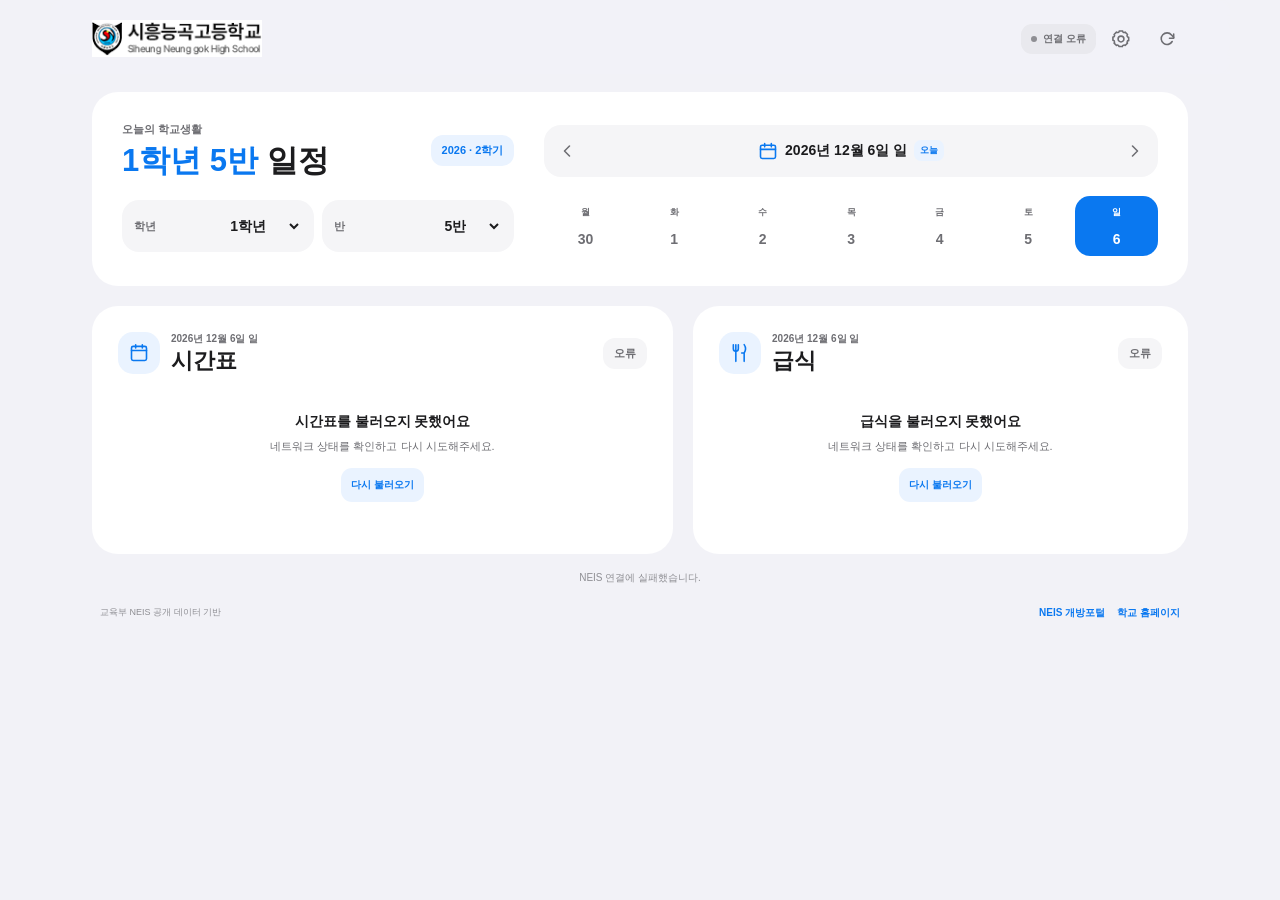
==== commit 925093a0: "Refine responsive iOS-style layout" ====
--- a/index.html
+++ b/index.html
@@ -3,11 +3,11 @@
 <head>
   <meta charset="utf-8">
   <meta name="viewport" content="width=device-width, initial-scale=1, viewport-fit=cover">
-  <meta name="theme-color" content="#ffffff">
+  <meta name="theme-color" content="#f2f2f7">
   <meta name="description" content="시흥능곡고등학교 시간표와 급식을 확인하는 모바일 웹앱">
   <title>능곡생활 | 시흥능곡고등학교</title>
   <link rel="icon" href="school-logo.png">
-  <link rel="stylesheet" href="styles.css">
+  <link rel="stylesheet" href="styles.css?v=2">
 </head>
 <body>
   <div class="app-shell">
@@ -94,7 +94,8 @@
         </button>
       </nav>
 
-      <section class="content-section" id="timetableSection" aria-labelledby="timetableTitle">
+      <div class="dashboard-grid">
+        <section class="content-section" id="timetableSection" aria-labelledby="timetableTitle">
         <div class="section-heading">
           <div class="section-title-wrap">
             <span class="section-icon timetable-icon">
@@ -134,9 +135,9 @@
           <p><strong>5교시까지만 표시 중이에요.</strong><br>전체 교시는 NEIS 인증키를 설정하면 확인할 수 있습니다.</p>
           <button type="button" id="openKeySettings">설정</button>
         </div>
-      </section>
-
-      <section class="content-section meal-section" id="mealSection" aria-labelledby="mealTitle">
+        </section>
+
+        <section class="content-section meal-section" id="mealSection" aria-labelledby="mealTitle">
         <div class="section-heading">
           <div class="section-title-wrap">
             <span class="section-icon meal-icon">
@@ -168,7 +169,8 @@
           <p>네트워크 상태를 확인하고 다시 시도해주세요.</p>
           <button type="button" data-retry>다시 불러오기</button>
         </div>
-      </section>
+        </section>
+      </div>
 
       <p class="update-line" id="updateLine" aria-live="polite">데이터를 불러오는 중입니다.</p>
 
--- a/styles.css
+++ b/styles.css
@@ -1,21 +1,17 @@
 :root {
-  --blue: #2563eb;
-  --blue-dark: #1748b8;
-  --blue-soft: #eaf1ff;
-  --ink: #111827;
-  --muted: #667085;
-  --line: #e3e8ef;
+  --accent: #0a78f0;
+  --accent-pressed: #0065d1;
+  --accent-soft: #eaf3ff;
+  --ink: #1c1c1e;
+  --secondary: #6e6e73;
+  --tertiary: #8e8e93;
+  --canvas: #f2f2f7;
   --surface: #ffffff;
-  --canvas: #eef2f6;
-  --mint: #dff6ee;
-  --mint-ink: #176b55;
-  --amber: #fff2d8;
-  --amber-ink: #8a5600;
-  --coral: #ffe7e2;
-  --coral-ink: #9b3a2d;
-  --violet: #eee9ff;
-  --violet-ink: #5f44a6;
-  --shadow: 0 16px 40px rgba(29, 45, 70, 0.08);
+  --fill: #f5f5f7;
+  --fill-strong: #e9e9ee;
+  --card-radius: 26px;
+  --control-radius: 17px;
+  --item-radius: 15px;
 }
 
 * {
@@ -24,16 +20,18 @@
 
 html {
   scroll-behavior: smooth;
+  background: var(--canvas);
 }
 
 body {
   margin: 0;
-  min-width: 320px;
+  min-width: 280px;
   min-height: 100vh;
   color: var(--ink);
   background: var(--canvas);
   font-family: -apple-system, BlinkMacSystemFont, "Apple SD Gothic Neo", "Noto Sans KR", "Segoe UI", sans-serif;
   letter-spacing: 0;
+  -webkit-font-smoothing: antialiased;
 }
 
 button,
@@ -52,8 +50,8 @@
 select:focus-visible,
 input:focus-visible,
 a:focus-visible {
-  outline: 3px solid rgba(37, 99, 235, 0.24);
-  outline-offset: 2px;
+  outline: 0;
+  box-shadow: 0 0 0 4px rgba(10, 120, 240, 0.2);
 }
 
 .hidden {
@@ -61,11 +59,10 @@
 }
 
 .app-shell {
-  width: min(100%, 480px);
+  width: min(100%, 1180px);
   min-height: 100vh;
   margin: 0 auto;
-  background: var(--surface);
-  box-shadow: 0 0 0 1px rgba(15, 23, 42, 0.04), var(--shadow);
+  background: transparent;
 }
 
 .app-header {
@@ -75,16 +72,17 @@
   display: flex;
   align-items: center;
   justify-content: space-between;
-  min-height: 68px;
+  min-height: 66px;
   padding: max(12px, env(safe-area-inset-top)) 18px 10px;
-  background: rgba(255, 255, 255, 0.96);
-  border-bottom: 1px solid rgba(227, 232, 239, 0.9);
-  backdrop-filter: blur(18px);
+  background: rgba(242, 242, 247, 0.88);
+  backdrop-filter: saturate(160%) blur(24px);
+  -webkit-backdrop-filter: saturate(160%) blur(24px);
 }
 
 .school-brand {
   display: inline-flex;
   align-items: center;
+  border-radius: 10px;
 }
 
 .school-brand img {
@@ -96,38 +94,37 @@
 .header-actions {
   display: flex;
   align-items: center;
-  gap: 5px;
+  gap: 4px;
 }
 
 .live-badge {
   display: inline-flex;
   align-items: center;
-  gap: 5px;
-  height: 29px;
-  padding: 0 8px;
-  color: #326047;
-  background: #edf8f1;
-  border: 1px solid #d7eee0;
-  border-radius: 7px;
+  gap: 6px;
+  height: 30px;
+  padding: 0 10px;
+  color: var(--accent);
+  background: var(--accent-soft);
+  border-radius: 11px;
+  corner-shape: squircle;
   font-size: 10px;
-  font-weight: 800;
+  font-weight: 750;
 }
 
 .live-badge span {
   width: 6px;
   height: 6px;
-  background: #22a664;
+  background: var(--accent);
   border-radius: 50%;
 }
 
 .live-badge.offline {
-  color: #8c4b43;
-  background: #fff1ef;
-  border-color: #f6dcd8;
+  color: var(--secondary);
+  background: var(--fill-strong);
 }
 
 .live-badge.offline span {
-  background: #df6455;
+  background: var(--tertiary);
 }
 
 .icon-button,
@@ -135,18 +132,20 @@
   display: grid;
   place-items: center;
   flex: 0 0 auto;
-  width: 38px;
-  height: 38px;
+  width: 42px;
+  height: 42px;
   padding: 0;
-  color: #3b4350;
+  color: var(--secondary);
   background: transparent;
   border: 0;
-  border-radius: 7px;
-}
-
-.icon-button:hover,
-.date-arrow:hover {
-  background: #f3f5f8;
+  border-radius: 14px;
+  corner-shape: squircle;
+  -webkit-tap-highlight-color: transparent;
+}
+
+.icon-button:active,
+.date-arrow:active {
+  background: var(--fill-strong);
 }
 
 .icon-button svg,
@@ -174,11 +173,18 @@
 }
 
 .app-main {
-  padding: 16px 16px calc(34px + env(safe-area-inset-bottom));
+  padding: 12px 14px calc(34px + env(safe-area-inset-bottom));
+}
+
+.control-panel,
+.content-section {
+  background: var(--surface);
+  border-radius: var(--card-radius);
+  corner-shape: squircle;
 }
 
 .control-panel {
-  padding: 5px 2px 14px;
+  padding: 22px 18px 18px;
 }
 
 .heading-row,
@@ -192,9 +198,9 @@
 .eyebrow,
 .section-kicker {
   margin: 0 0 5px;
-  color: var(--muted);
+  color: var(--secondary);
   font-size: 11px;
-  font-weight: 750;
+  font-weight: 650;
 }
 
 h1,
@@ -205,13 +211,13 @@
 
 h1 {
   margin: 0;
-  font-size: 26px;
-  line-height: 1.25;
-  font-weight: 850;
+  font-size: 27px;
+  line-height: 1.2;
+  font-weight: 780;
 }
 
 h1 span {
-  color: var(--blue);
+  color: var(--accent);
 }
 
 .term-chip,
@@ -221,96 +227,107 @@
   align-items: center;
   justify-content: center;
   flex: 0 0 auto;
-  min-height: 30px;
-  padding: 0 10px;
-  border-radius: 7px;
+  min-height: 31px;
+  padding: 0 11px;
+  color: var(--secondary);
+  background: var(--fill);
+  border-radius: 12px;
+  corner-shape: squircle;
   font-size: 11px;
-  font-weight: 800;
+  font-weight: 700;
 }
 
 .term-chip {
-  color: var(--blue-dark);
-  background: var(--blue-soft);
+  color: var(--accent);
+  background: var(--accent-soft);
 }
 
 .selector-grid {
   display: grid;
   grid-template-columns: 1fr 1fr;
   gap: 8px;
-  margin-top: 18px;
+  margin-top: 19px;
 }
 
 .select-control {
   position: relative;
   display: flex;
   align-items: center;
-  height: 49px;
+  min-width: 0;
+  height: 52px;
   padding: 0 12px;
-  background: #f6f8fa;
-  border: 1px solid #e6eaf0;
-  border-radius: 8px;
+  background: var(--fill);
+  border-radius: var(--control-radius);
+  corner-shape: squircle;
 }
 
 .select-control span {
   flex: 0 0 auto;
-  color: var(--muted);
+  color: var(--secondary);
   font-size: 11px;
-  font-weight: 700;
+  font-weight: 650;
 }
 
 .select-control select {
   width: 100%;
   height: 100%;
-  padding: 0 22px 0 10px;
+  min-width: 0;
+  padding: 0 20px 0 8px;
   color: var(--ink);
   background: transparent;
   border: 0;
   outline: 0;
   font-size: 14px;
-  font-weight: 800;
+  font-weight: 700;
   text-align: right;
 }
 
 .date-control {
   position: relative;
   display: grid;
-  grid-template-columns: 42px 1fr 42px;
+  grid-template-columns: 46px minmax(0, 1fr) 46px;
   align-items: center;
   margin-top: 9px;
-  border: 1px solid var(--line);
-  border-radius: 8px;
+  background: var(--fill);
+  border-radius: var(--control-radius);
+  corner-shape: squircle;
 }
 
 .date-arrow {
-  width: 42px;
-  height: 48px;
+  width: 46px;
+  height: 52px;
 }
 
 .date-display {
   display: flex;
   align-items: center;
   justify-content: center;
+  min-width: 0;
   gap: 7px;
-  height: 48px;
-  padding: 0;
+  height: 52px;
+  padding: 0 4px;
   color: var(--ink);
   background: transparent;
   border: 0;
   font-size: 14px;
-  font-weight: 800;
+  font-weight: 720;
+  white-space: nowrap;
 }
 
 .date-display svg {
-  color: var(--blue);
+  flex: 0 0 auto;
+  color: var(--accent);
 }
 
 .today-mark {
+  flex: 0 0 auto;
   padding: 4px 6px;
-  color: var(--blue-dark);
-  background: var(--blue-soft);
-  border-radius: 5px;
+  color: var(--accent);
+  background: var(--accent-soft);
+  border-radius: 7px;
+  corner-shape: squircle;
   font-size: 9px;
-  font-weight: 850;
+  font-weight: 750;
 }
 
 .date-input {
@@ -323,7 +340,7 @@
 
 .week-strip {
   display: grid;
-  grid-template-columns: repeat(7, 1fr);
+  grid-template-columns: repeat(7, minmax(0, 1fr));
   gap: 3px;
   margin-top: 12px;
 }
@@ -333,51 +350,50 @@
   place-items: center;
   gap: 5px;
   min-width: 0;
-  min-height: 51px;
+  min-height: 54px;
   padding: 6px 2px;
-  color: var(--muted);
+  color: var(--secondary);
   background: transparent;
-  border: 1px solid transparent;
-  border-radius: 7px;
+  border: 0;
+  border-radius: 15px;
+  corner-shape: squircle;
+  -webkit-tap-highlight-color: transparent;
 }
 
 .week-day span {
   font-size: 9px;
-  font-weight: 750;
+  font-weight: 650;
 }
 
 .week-day strong {
   font-size: 14px;
-  font-weight: 800;
-}
-
-.week-day.weekend {
-  color: #6b7481;
+  font-weight: 720;
 }
 
 .week-day.today:not(.selected) {
-  background: #f4f7fb;
-  border-color: #e6ebf1;
+  color: var(--accent);
+  background: var(--accent-soft);
 }
 
 .week-day.selected {
   color: #fff;
-  background: var(--blue);
-  border-color: var(--blue);
-  box-shadow: 0 7px 16px rgba(37, 99, 235, 0.2);
+  background: var(--accent);
 }
 
 .section-tabs {
   position: sticky;
-  top: 68px;
+  top: 66px;
   z-index: 20;
   display: grid;
   grid-template-columns: 1fr 1fr;
-  gap: 4px;
-  margin: 4px 0 14px;
+  gap: 3px;
+  margin: 12px 0;
   padding: 4px;
-  background: #eff2f6;
-  border-radius: 8px;
+  background: rgba(229, 229, 234, 0.92);
+  border-radius: 17px;
+  corner-shape: squircle;
+  backdrop-filter: blur(18px);
+  -webkit-backdrop-filter: blur(18px);
 }
 
 .section-tab {
@@ -385,13 +401,15 @@
   align-items: center;
   justify-content: center;
   gap: 7px;
-  height: 40px;
-  color: #747c88;
+  height: 42px;
+  color: var(--secondary);
   background: transparent;
   border: 0;
-  border-radius: 6px;
+  border-radius: 13px;
+  corner-shape: squircle;
   font-size: 13px;
-  font-weight: 800;
+  font-weight: 700;
+  -webkit-tap-highlight-color: transparent;
 }
 
 .section-tab svg {
@@ -401,135 +419,106 @@
 
 .section-tab.active {
   color: var(--ink);
-  background: #fff;
-  box-shadow: 0 2px 8px rgba(15, 23, 42, 0.08);
+  background: var(--surface);
+}
+
+.dashboard-grid {
+  display: grid;
 }
 
 .content-section {
-  scroll-margin-top: 124px;
+  scroll-margin-top: 126px;
   margin-bottom: 12px;
-  padding: 17px;
-  background: var(--surface);
-  border: 1px solid var(--line);
-  border-radius: 8px;
-  box-shadow: 0 10px 28px rgba(29, 45, 70, 0.055);
+  padding: 20px 18px;
 }
 
 .section-title-wrap {
   display: flex;
   align-items: center;
+  min-width: 0;
   gap: 11px;
 }
 
 .section-icon {
+  display: grid;
+  place-items: center;
+  flex: 0 0 auto;
+  width: 42px;
+  height: 42px;
+  color: var(--accent);
+  background: var(--accent-soft);
+  border-radius: 15px;
+  corner-shape: squircle;
+}
+
+.section-kicker {
+  margin-bottom: 2px;
+  font-size: 10px;
+}
+
+.section-heading h2 {
+  margin: 0;
+  font-size: 21px;
+  line-height: 1.2;
+  font-weight: 760;
+}
+
+.timetable-list {
+  display: grid;
+  gap: 7px;
+  margin: 18px 0 0;
+  padding: 0;
+  list-style: none;
+}
+
+.period-row {
+  display: grid;
+  grid-template-columns: 42px minmax(0, 1fr) auto;
+  align-items: center;
+  gap: 11px;
+  min-height: 60px;
+  padding: 9px 13px 9px 9px;
+  background: var(--fill);
+  border-radius: var(--item-radius);
+  corner-shape: squircle;
+}
+
+.period-number {
   display: grid;
   place-items: center;
   width: 40px;
   height: 40px;
-  border-radius: 8px;
-}
-
-.timetable-icon {
-  color: var(--blue-dark);
-  background: var(--blue-soft);
-}
-
-.meal-icon {
-  color: #9b4b2e;
-  background: var(--coral);
-}
-
-.section-kicker {
-  margin-bottom: 2px;
-  font-size: 10px;
-}
-
-.section-heading h2 {
-  margin: 0;
-  font-size: 20px;
-  line-height: 1.2;
-  font-weight: 850;
-}
-
-.count-chip {
-  color: #4e5968;
-  background: #f2f4f7;
-}
-
-.calorie-chip {
-  color: var(--coral-ink);
-  background: var(--coral);
-}
-
-.timetable-list {
-  display: grid;
-  gap: 8px;
-  margin: 17px 0 0;
-  padding: 0;
-  list-style: none;
-}
-
-.period-row {
-  display: grid;
-  grid-template-columns: 42px 1fr auto;
-  align-items: center;
-  gap: 11px;
-  min-height: 58px;
-  padding: 9px 12px 9px 9px;
-  background: #f8fafc;
-  border: 1px solid #edf0f4;
-  border-radius: 8px;
-}
-
-.period-number {
-  display: grid;
-  place-items: center;
-  width: 38px;
-  height: 38px;
-  color: var(--blue-dark);
-  background: var(--blue-soft);
-  border-radius: 7px;
+  color: var(--accent);
+  background: var(--accent-soft);
+  border-radius: 13px;
+  corner-shape: squircle;
   font-size: 12px;
-  font-weight: 850;
-}
-
-.period-row:nth-child(4n + 2) .period-number {
-  color: var(--mint-ink);
-  background: var(--mint);
-}
-
-.period-row:nth-child(4n + 3) .period-number {
-  color: var(--amber-ink);
-  background: var(--amber);
-}
-
-.period-row:nth-child(4n + 4) .period-number {
-  color: var(--violet-ink);
-  background: var(--violet);
+  font-weight: 760;
 }
 
 .period-subject {
   min-width: 0;
-  font-size: 15px;
+  color: var(--ink);
+  font-size: 14px;
   line-height: 1.35;
-  font-weight: 800;
+  font-weight: 700;
 }
 
 .period-label {
-  color: #8a929e;
+  color: var(--tertiary);
   font-size: 10px;
-  font-weight: 700;
+  font-weight: 600;
+  white-space: nowrap;
 }
 
 .meal-content {
   display: grid;
   gap: 14px;
-  margin-top: 17px;
+  margin-top: 18px;
 }
 
 .meal-block + .meal-block {
   padding-top: 14px;
-  border-top: 1px solid var(--line);
 }
 
 .meal-meta {
@@ -543,25 +532,25 @@
 .meal-type {
   display: inline-flex;
   align-items: center;
-  min-height: 27px;
-  padding: 0 8px;
-  color: var(--coral-ink);
-  background: var(--coral);
-  border-radius: 6px;
+  min-height: 29px;
+  padding: 0 10px;
+  color: var(--accent);
+  background: var(--accent-soft);
+  border-radius: 11px;
+  corner-shape: squircle;
   font-size: 11px;
-  font-weight: 850;
+  font-weight: 720;
 }
 
 .meal-kcal {
-  color: var(--muted);
-  font-size: 11px;
-  font-weight: 700;
+  color: var(--tertiary);
+  font-size: 10px;
+  font-weight: 650;
 }
 
 .dish-list {
   display: grid;
-  grid-template-columns: 1fr 1fr;
-  gap: 7px;
+  gap: 6px;
   margin: 0;
   padding: 0;
   list-style: none;
@@ -571,29 +560,33 @@
   display: flex;
   align-items: center;
   min-width: 0;
+  min-height: 43px;
+  padding: 10px 13px;
+  color: #353539;
+  background: var(--fill);
+  border-radius: 13px;
+  corner-shape: squircle;
+  font-size: 12px;
+  line-height: 1.4;
+  font-weight: 620;
+}
+
+.meal-details {
+  margin-top: 10px;
+}
+
+.meal-details summary {
+  display: flex;
+  align-items: center;
+  justify-content: space-between;
   min-height: 44px;
-  padding: 9px 10px;
-  color: #303744;
-  background: #faf7f5;
-  border: 1px solid #f0e9e5;
-  border-radius: 7px;
-  font-size: 12px;
-  line-height: 1.35;
-  font-weight: 750;
-}
-
-.meal-details {
-  border-top: 1px solid var(--line);
-}
-
-.meal-details summary {
-  display: flex;
-  align-items: center;
-  justify-content: space-between;
-  padding-top: 12px;
-  color: var(--muted);
+  padding: 0 13px;
+  color: var(--secondary);
+  background: var(--fill);
+  border-radius: 13px;
+  corner-shape: squircle;
   font-size: 11px;
-  font-weight: 800;
+  font-weight: 680;
   list-style: none;
   cursor: pointer;
 }
@@ -604,8 +597,9 @@
 
 .meal-details summary::after {
   content: "+";
-  color: var(--blue);
-  font-size: 17px;
+  color: var(--accent);
+  font-size: 18px;
+  font-weight: 500;
 }
 
 .meal-details[open] summary::after {
@@ -613,32 +607,34 @@
 }
 
 .detail-copy {
-  margin: 10px 0 0;
-  padding: 10px;
-  color: #737b87;
+  margin: 7px 0 0;
+  padding: 13px;
+  color: var(--secondary);
   white-space: pre-line;
-  background: #f7f8fa;
-  border-radius: 7px;
+  background: var(--fill);
+  border-radius: 13px;
+  corner-shape: squircle;
   font-size: 10px;
   line-height: 1.7;
 }
 
 .partial-notice {
   display: grid;
-  grid-template-columns: 20px 1fr auto;
-  align-items: center;
-  gap: 9px;
+  grid-template-columns: 22px minmax(0, 1fr) auto;
+  align-items: center;
+  gap: 10px;
   margin-top: 12px;
-  padding: 11px;
-  color: #704a12;
-  background: #fff8e7;
-  border: 1px solid #f4e2b5;
-  border-radius: 8px;
+  padding: 13px;
+  color: var(--secondary);
+  background: var(--fill);
+  border-radius: var(--item-radius);
+  corner-shape: squircle;
 }
 
 .partial-notice svg {
-  width: 18px;
-  height: 18px;
+  width: 19px;
+  height: 19px;
+  color: var(--accent);
 }
 
 .partial-notice p {
@@ -647,35 +643,42 @@
   line-height: 1.5;
 }
 
+.partial-notice strong {
+  color: var(--ink);
+}
+
 .partial-notice button,
 .error-state button {
-  min-height: 31px;
-  padding: 0 9px;
-  color: #65410d;
-  background: #fff;
-  border: 1px solid #e8d39e;
-  border-radius: 6px;
+  min-width: 50px;
+  min-height: 34px;
+  padding: 0 10px;
+  color: var(--accent);
+  background: var(--accent-soft);
+  border: 0;
+  border-radius: 11px;
+  corner-shape: squircle;
   font-size: 10px;
-  font-weight: 850;
+  font-weight: 720;
 }
 
 .empty-state,
 .error-state {
   display: grid;
   justify-items: center;
-  padding: 34px 15px 23px;
+  padding: 38px 15px 26px;
   text-align: center;
 }
 
 .empty-icon {
   display: grid;
   place-items: center;
-  width: 48px;
-  height: 48px;
-  margin-bottom: 12px;
-  color: #7a8491;
-  background: #f1f3f6;
-  border-radius: 8px;
+  width: 52px;
+  height: 52px;
+  margin-bottom: 13px;
+  color: var(--accent);
+  background: var(--accent-soft);
+  border-radius: 18px;
+  corner-shape: squircle;
 }
 
 .empty-icon svg {
@@ -691,59 +694,43 @@
 .empty-state p,
 .error-state p {
   margin: 7px 0 0;
-  color: var(--muted);
+  color: var(--secondary);
   font-size: 11px;
   line-height: 1.55;
 }
 
 .error-state button {
-  margin-top: 12px;
-  color: var(--blue-dark);
-  border-color: #cbd9f8;
+  margin-top: 13px;
 }
 
 .skeleton-list,
 .meal-skeleton {
   display: grid;
-  gap: 8px;
-  margin-top: 17px;
+  gap: 7px;
+  margin-top: 18px;
 }
 
 .skeleton-list span,
 .meal-skeleton span {
   display: block;
-  height: 58px;
-  overflow: hidden;
-  background: #f0f2f5;
-  border-radius: 8px;
-}
-
-.meal-skeleton {
-  grid-template-columns: 1fr 1fr;
+  height: 60px;
+  background: var(--fill);
+  border-radius: var(--item-radius);
+  corner-shape: squircle;
+  animation: pulse 1.15s ease-in-out infinite alternate;
 }
 
 .meal-skeleton span {
-  height: 44px;
-}
-
-.skeleton-list span::after,
-.meal-skeleton span::after {
-  content: "";
-  display: block;
-  width: 45%;
-  height: 100%;
-  background: linear-gradient(90deg, transparent, rgba(255,255,255,.78), transparent);
-  animation: shimmer 1.2s infinite;
-}
-
-@keyframes shimmer {
-  from { transform: translateX(-120%); }
-  to { transform: translateX(340%); }
+  height: 43px;
+}
+
+@keyframes pulse {
+  to { background: var(--fill-strong); }
 }
 
 .update-line {
-  margin: 16px 0 4px;
-  color: #8a929e;
+  margin: 17px 0 5px;
+  color: var(--tertiary);
   font-size: 10px;
   text-align: center;
 }
@@ -752,47 +739,48 @@
   display: flex;
   align-items: center;
   justify-content: space-between;
-  gap: 12px;
-  padding: 16px 2px 2px;
-  border-top: 1px solid var(--line);
+  gap: 14px;
+  padding: 16px 4px 2px;
 }
 
 .app-footer p {
   margin: 0;
-  color: #8a929e;
+  color: var(--tertiary);
   font-size: 9px;
 }
 
 .app-footer div {
   display: flex;
-  gap: 11px;
+  gap: 12px;
 }
 
 .app-footer a,
 .key-help {
-  color: var(--blue);
+  color: var(--accent);
   font-size: 10px;
-  font-weight: 750;
+  font-weight: 680;
   text-decoration: none;
 }
 
 .settings-dialog {
-  width: min(calc(100% - 32px), 420px);
+  width: min(calc(100% - 32px), 430px);
   padding: 0;
   color: var(--ink);
-  background: #fff;
+  background: var(--surface);
   border: 0;
-  border-radius: 8px;
-  box-shadow: 0 28px 80px rgba(15, 23, 42, 0.24);
+  border-radius: 28px;
+  corner-shape: squircle;
+  box-shadow: 0 24px 70px rgba(0, 0, 0, 0.18);
 }
 
 .settings-dialog::backdrop {
-  background: rgba(15, 23, 42, 0.45);
-  backdrop-filter: blur(3px);
+  background: rgba(0, 0, 0, 0.3);
+  backdrop-filter: blur(8px);
+  -webkit-backdrop-filter: blur(8px);
 }
 
 .settings-dialog form {
-  padding: 20px;
+  padding: 23px;
 }
 
 .dialog-header {
@@ -804,68 +792,74 @@
 
 .dialog-header h2 {
   margin: 0;
-  font-size: 21px;
+  font-size: 22px;
+  font-weight: 760;
 }
 
 .dialog-copy {
-  margin: 15px 0;
-  color: var(--muted);
+  margin: 16px 0;
+  color: var(--secondary);
   font-size: 12px;
   line-height: 1.65;
 }
 
 .key-field {
   display: grid;
-  gap: 7px;
+  gap: 8px;
 }
 
 .key-field span {
   font-size: 11px;
-  font-weight: 800;
+  font-weight: 680;
 }
 
 .key-field input {
   width: 100%;
-  height: 46px;
-  padding: 0 12px;
+  height: 50px;
+  padding: 0 14px;
   color: var(--ink);
-  background: #f7f8fa;
-  border: 1px solid var(--line);
-  border-radius: 8px;
+  background: var(--fill);
+  border: 0;
+  border-radius: var(--control-radius);
+  corner-shape: squircle;
   outline: 0;
   font-size: 12px;
 }
 
 .key-help {
   display: inline-block;
-  margin-top: 10px;
+  margin-top: 11px;
 }
 
 .dialog-actions {
   display: grid;
   grid-template-columns: 1fr 1fr;
   gap: 8px;
-  margin-top: 20px;
+  margin-top: 21px;
 }
 
 .primary-button,
 .secondary-button {
-  height: 43px;
-  border-radius: 8px;
+  height: 46px;
+  border: 0;
+  border-radius: 15px;
+  corner-shape: squircle;
   font-size: 12px;
-  font-weight: 850;
+  font-weight: 720;
 }
 
 .primary-button {
   color: #fff;
-  background: var(--blue);
-  border: 1px solid var(--blue);
+  background: var(--accent);
+}
+
+.primary-button:active {
+  background: var(--accent-pressed);
 }
 
 .secondary-button {
-  color: #59616d;
-  background: #fff;
-  border: 1px solid var(--line);
+  color: var(--accent);
+  background: var(--accent-soft);
 }
 
 .toast {
@@ -874,17 +868,19 @@
   bottom: max(18px, env(safe-area-inset-bottom));
   z-index: 60;
   max-width: calc(100% - 32px);
-  padding: 11px 15px;
+  padding: 12px 16px;
   color: #fff;
-  background: #1d2530;
-  border-radius: 7px;
-  box-shadow: 0 12px 30px rgba(15, 23, 42, 0.24);
+  background: rgba(28, 28, 30, 0.92);
+  border-radius: 15px;
+  corner-shape: squircle;
   font-size: 11px;
-  font-weight: 750;
+  font-weight: 650;
   opacity: 0;
   pointer-events: none;
   transform: translate(-50%, 12px);
   transition: opacity 180ms ease, transform 180ms ease;
+  backdrop-filter: blur(18px);
+  -webkit-backdrop-filter: blur(18px);
 }
 
 .toast.show {
@@ -892,9 +888,137 @@
   transform: translate(-50%, 0);
 }
 
+@media (min-width: 700px) {
+  .app-header {
+    min-height: 74px;
+    padding: max(15px, env(safe-area-inset-top)) 28px 12px;
+  }
+
+  .school-brand img {
+    width: 170px;
+  }
+
+  .app-main {
+    padding: 18px 24px calc(44px + env(safe-area-inset-bottom));
+  }
+
+  .control-panel {
+    padding: 27px 26px 23px;
+  }
+
+  h1 {
+    font-size: 31px;
+  }
+
+  .selector-grid {
+    max-width: none;
+  }
+
+  .date-control {
+    margin-top: 13px;
+  }
+
+  .week-strip {
+    gap: 6px;
+  }
+
+  .week-day {
+    min-height: 60px;
+  }
+
+  .section-tabs {
+    display: none;
+  }
+
+  .dashboard-grid {
+    grid-template-columns: minmax(0, 1.08fr) minmax(0, 0.92fr);
+    align-items: start;
+    gap: 16px;
+    margin-top: 16px;
+  }
+
+  .content-section {
+    min-width: 0;
+    margin: 0;
+    padding: 22px 20px;
+  }
+
+  .content-section h2 {
+    font-size: 22px;
+  }
+
+  .app-footer {
+    padding-inline: 8px;
+  }
+}
+
+@media (min-width: 900px) {
+  .app-header {
+    padding-inline: 36px;
+  }
+
+  .app-main {
+    padding-inline: 36px;
+  }
+
+  .control-panel {
+    display: grid;
+    grid-template-columns: minmax(280px, 0.78fr) minmax(430px, 1.22fr);
+    grid-template-areas:
+      "heading date"
+      "selectors week";
+    column-gap: 30px;
+    row-gap: 17px;
+    align-items: center;
+    padding: 30px;
+  }
+
+  .heading-row {
+    grid-area: heading;
+  }
+
+  .selector-grid {
+    grid-area: selectors;
+    width: 100%;
+    max-width: none;
+    margin: 0;
+  }
+
+  .date-control {
+    grid-area: date;
+    width: 100%;
+    margin: 0;
+  }
+
+  .week-strip {
+    grid-area: week;
+    width: 100%;
+    margin: 0;
+  }
+
+  .dashboard-grid {
+    gap: 20px;
+    margin-top: 20px;
+  }
+
+  .content-section {
+    padding: 26px;
+  }
+}
+
+@media (min-width: 1180px) {
+  .app-header {
+    padding-inline: 42px;
+  }
+
+  .app-main {
+    padding-inline: 42px;
+  }
+}
+
 @media (max-width: 370px) {
   .app-main {
-    padding-inline: 12px;
+    padding-inline: 10px;
   }
 
   .app-header {
@@ -902,19 +1026,47 @@
   }
 
   .school-brand img {
-    width: 145px;
+    width: 143px;
   }
 
   .live-badge {
     display: none;
   }
 
+  .control-panel,
+  .content-section {
+    border-radius: 23px;
+  }
+
+  .control-panel {
+    padding-inline: 15px;
+  }
+
   h1 {
-    font-size: 23px;
-  }
-
-  .dish-list {
-    grid-template-columns: 1fr;
+    font-size: 24px;
+  }
+
+  .date-display {
+    gap: 5px;
+    font-size: 13px;
+  }
+
+  .date-display svg {
+    width: 18px;
+    height: 18px;
+  }
+
+  .today-mark {
+    display: none;
+  }
+
+  .partial-notice {
+    grid-template-columns: 20px minmax(0, 1fr);
+  }
+
+  .partial-notice button {
+    grid-column: 2;
+    justify-self: start;
   }
 }
 
